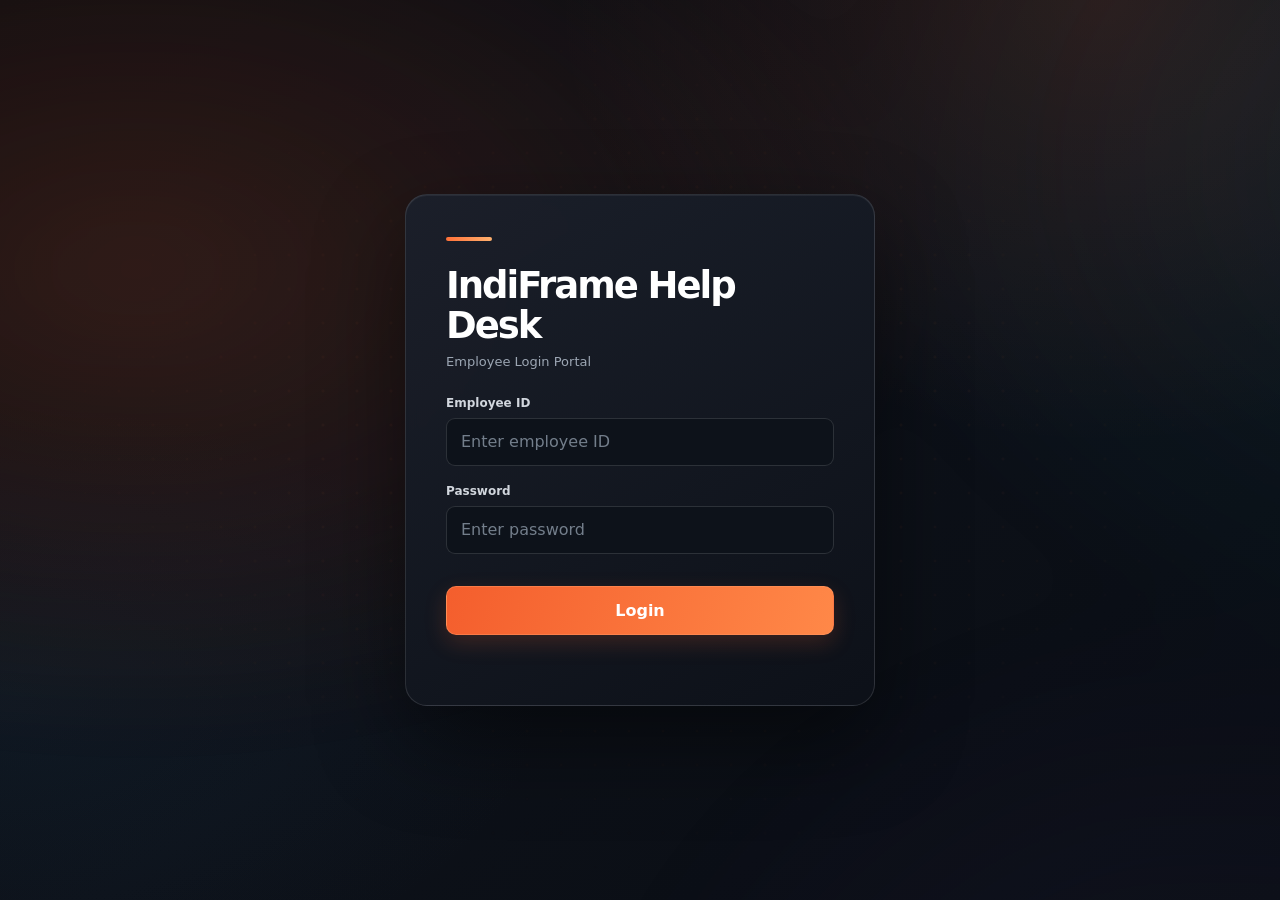
==== index.html @ 8efdb8ca "Enable uploaded MP4 background in Preview pages" ====
<!DOCTYPE html>
<html lang="en">
<head>
  <meta charset="UTF-8">
  <meta name="viewport" content="width=device-width, initial-scale=1.0">
  <link rel="icon" type="image/svg+xml" href="favicon.svg">
  <title>IndiFrame Help Desk</title>
  <style>
    :root {
      --navy: #173b70;
      --navy-2: #23509a;
      --bg: #eef4ff;
      --panel: #ffffff;
      --line: #dfe8f5;
      --text: #12233f;
      --muted: #64748b;
      --success: #1d9a5d;
      --danger: #c62828;
      --shadow: rgba(15, 23, 42, 0.12);
    }

    * { box-sizing: border-box; }

    body {
      margin: 0;
      min-height: 100vh;
      font-family: Arial, sans-serif;
      background: linear-gradient(135deg, #edf4ff 0%, #dfeaff 45%, #f8fbff 100%);
      display: flex;
      align-items: center;
      justify-content: center;
      padding: 24px;
      color: var(--text);
    }

    .login-shell {
      width: min(100%, 440px);
      background: rgba(255, 255, 255, 0.95);
      border: 1px solid rgba(147, 170, 210, 0.28);
      border-radius: 20px;
      padding: 28px 28px 22px;
      box-shadow: 0 20px 45px var(--shadow);
      backdrop-filter: blur(6px);
    }

    h1 {
      margin: 0 0 8px;
      color: var(--navy);
      font-size: clamp(2rem, 4vw, 2.7rem);
      line-height: 1.1;
      letter-spacing: -0.04em;
    }

    .subtitle {
      margin: 0 0 22px;
      color: var(--muted);
      font-size: 1.05rem;
    }

    .field {
      margin-bottom: 18px;
    }

    label {
      display: block;
      margin: 0 0 8px;
      font-size: 0.95rem;
      font-weight: 600;
      color: var(--text);
    }

    input {
      width: 100%;
      padding: 13px 14px;
      border: 1px solid var(--line);
      border-radius: 10px;
      font-size: 1rem;
      outline: none;
      transition: border-color .2s ease, box-shadow .2s ease;
      background: #fff;
      color: var(--text);
    }

    input:focus {
      border-color: var(--navy-2);
      box-shadow: 0 0 0 4px rgba(35, 80, 154, 0.12);
    }

    button {
      width: 100%;
      margin-top: 8px;
      border: none;
      border-radius: 10px;
      background: linear-gradient(135deg, var(--navy) 0%, var(--navy-2) 100%);
      color: white;
      padding: 14px 18px;
      font-size: 1.05rem;
      font-weight: 700;
      cursor: pointer;
      transition: transform .15s ease, opacity .2s ease, box-shadow .2s ease;
      box-shadow: 0 10px 20px rgba(23, 59, 112, 0.2);
    }

    button:hover { transform: translateY(-1px); }
    button:active { transform: translateY(0); }
    button:disabled {
      opacity: 0.72;
      cursor: wait;
      transform: none;
    }

    .message {
      min-height: 22px;
      margin-top: 16px;
      font-size: 0.96rem;
      font-weight: 600;
      text-align: left;
      color: var(--danger);
    }

    .message.success {
      color: var(--success);
    }

    .helper {
      margin-top: 18px;
      color: var(--muted);
      font-size: 0.82rem;
      line-height: 1.5;
    }

    .helper strong { color: var(--navy); }

    /* GenZ reference theme — matching the employee dashboard */
    body{font-family:Inter,"Space Grotesk",-apple-system,BlinkMacSystemFont,"Segoe UI",sans-serif;background:#f6f5f1;color:#24233b}
    :root{--navy:#29245f;--navy-2:#635bdb;--bg:#f6f5f1;--panel:#fff;--line:#e9e7ef;--text:#24233b;--muted:#77758d;--success:#23866a;--danger:#c65362;--shadow:rgba(39,34,91,.10)}
    .login-shell{width:min(100%,460px);border:1px solid #eae8f0;border-radius:22px;padding:34px 32px 28px;box-shadow:0 18px 50px rgba(39,34,91,.09);background:#fff}
    h1{color:#29245f;letter-spacing:-.055em}
    .subtitle{color:#77758d}
    input{border-radius:11px;border-color:#e3e1eb}
    input:focus{border-color:#8e87ee;box-shadow:0 0 0 3px rgba(99,91,219,.12)}
    button{border-radius:11px;background:#635bdb;box-shadow:0 7px 16px rgba(99,91,219,.18)}
    button:hover{background:#5149c5}
    .helper strong{color:#635bdb}

    /* Critical first-paint brand palette: prevents the old theme flashing before shared CSS loads. */
    body{background:linear-gradient(135deg,#172b3a 0%,#1c4650 46%,#238f86 100%)!important;color:#293941}
    .login-shell{width:min(100%,470px);border:1px solid rgba(255,255,255,.72);border-radius:20px;padding:42px 40px 34px;background:rgba(255,255,255,.97);box-shadow:0 28px 75px rgba(7,24,35,.28)}
    h1{color:#1d3441}.subtitle{color:#74848a}
    input{height:47px;border:1px solid #dce6e6;border-radius:9px;background:#f8fbfb}
    button{height:48px;border-radius:9px;background:linear-gradient(100deg,#1c827d,#25a99b);box-shadow:0 9px 18px rgba(31,151,139,.22)}
    @media(max-width:520px){.login-shell{padding:32px 24px 26px}}
  </style>
  <link rel="stylesheet" href="portal-theme.css?v=cinematic-orange-20261104">
</head>
<body> <main class="login-shell">
    <h1>IndiFrame Help Desk</h1>
    <p class="subtitle">Employee Login Portal</p>

    <form id="loginForm" novalidate>
      <div class="field">
        <label for="employeeId">Employee ID</label>
        <input id="employeeId" name="employeeId" autocomplete="username" placeholder="Enter employee ID" required>
      </div>

      <div class="field">
        <label for="password">Password</label>
        <input id="password" name="password" type="password" autocomplete="current-password" placeholder="Enter password" required>
      </div>

      <button id="loginButton" type="submit">Login</button>
      <div id="message" class="message" role="status" aria-live="polite"></div>
    </form>

  </main>

  <script src="api.js"></script>
  <script>
    const API = window.IndiFrameAPI.API_BASE;
    const showMessage = (text, type = 'error') => {
      const message = document.getElementById('message');
      message.textContent = text;
      message.className = 'message ' + (type === 'success' ? 'success' : '');
    };

    document.getElementById('loginForm').addEventListener('submit', async (event) => {
      event.preventDefault();

      const employeeId = document.getElementById('employeeId').value.trim();
      const password = document.getElementById('password').value;
      const button = document.getElementById('loginButton');

      if (!employeeId || !password) {
        showMessage('Please enter both Employee ID and password.');
        return;
      }

      button.disabled = true;
      showMessage('Logging in...');

      try {
        const response = await fetch(API + '/api/login', {
          method: 'POST',
          headers: { 'Content-Type': 'application/json' },
          body: JSON.stringify({ employeeId, password })
        });

        let data = {};
        try { data = await response.json(); } catch {}

        if (!response.ok) {
          throw new Error(data.error || 'Invalid Employee ID or password');
        }

        if (!data.token) {
          throw new Error('Login response mein token nahi mila.');
        }

        sessionStorage.setItem('indiframe_token', data.token);

        const shouldForcePasswordChange = data.mustChangePassword === true;

        if (shouldForcePasswordChange) {
          sessionStorage.setItem('forcePasswordChange', 'true');
          showMessage('Default password detected. Redirecting to password change...', 'success');
          setTimeout(() => window.location.href = 'change-password.html', 500);
          return;
        }

        sessionStorage.setItem('forcePasswordChange', 'false');
        showMessage('Login successful! Opening dashboard...', 'success');
        setTimeout(() => window.location.href = 'dashboard.html', 500);
      } catch (error) {
        const text = error.message === 'Failed to fetch'
          ? 'Server se connect nahi ho raha. API settings check karein.'
          : error.message;
        showMessage(text);
      } finally {
        button.disabled = false;
      }
    });
  </script>

<script src="portal-background.js?v=20261104"></script>
</body>
</html>
---- portal-theme.css ----
/* IndiFrame Help Desk — cinematic operations design system
   Visual-only layer. Existing page structure, IDs, forms, data and API behavior remain unchanged. */
:root{
 --if-bg:#090b10;--if-bg-2:#10141d;--if-surface:rgba(20,24,33,.92);--if-surface-2:#171c26;
 --if-line:rgba(255,255,255,.09);--if-line-hot:rgba(255,126,55,.38);
 --if-text:#f4f2ef;--if-muted:#a3a8b2;--if-dim:#747c88;
 --if-accent:#ff7138;--if-accent-2:#ff9a53;--if-accent-soft:rgba(255,113,56,.13);
 --if-green:#63d6ad;--if-red:#ff7474;--if-shadow:0 18px 48px rgba(0,0,0,.28);
 --if-radius:16px;--if-ease:cubic-bezier(.2,.75,.25,1);
}
*{box-sizing:border-box}
html{min-height:100%;background:var(--if-bg);scroll-behavior:smooth}
body{
 margin:0;min-height:100vh;color:var(--if-text)!important;
 background:radial-gradient(ellipse at 86% 0%,rgba(255,112,55,.13),transparent 34rem),
 radial-gradient(ellipse at 0% 78%,rgba(35,91,125,.12),transparent 34rem),
 linear-gradient(145deg,#090b10 0%,#0d1119 54%,#090d13 100%)!important;
 font-family:Inter,ui-sans-serif,system-ui,-apple-system,"Segoe UI",sans-serif;
 -webkit-font-smoothing:antialiased;
}
body::before{content:"";position:fixed;inset:0;z-index:0;pointer-events:none;opacity:.18;
 background-image:linear-gradient(rgba(255,255,255,.025) 1px,transparent 1px),linear-gradient(90deg,rgba(255,255,255,.025) 1px,transparent 1px);
 background-size:54px 54px;mask-image:linear-gradient(to bottom,black,transparent 82%)}
body>:not(script):not(style){position:relative;z-index:1}
::selection{background:rgba(255,113,56,.35);color:#fff}
a{color:var(--if-accent-2);text-decoration:none;transition:color .22s var(--if-ease)}
a:hover{color:#ffc19d}
h1,h2,h3,h4{color:var(--if-text)!important;letter-spacing:-.035em}
h1{font-weight:720}
h2{font-weight:650}
p,.muted,.note,.empty,.subtitle{color:var(--if-muted)!important}
.topbar{
 min-height:70px;padding:12px 30px!important;display:flex;align-items:center;justify-content:space-between;gap:18px;
 background:rgba(10,13,19,.88)!important;border:0!important;border-bottom:1px solid var(--if-line)!important;
 box-shadow:0 8px 30px rgba(0,0,0,.18)!important;backdrop-filter:blur(22px) saturate(140%);
}
.topbar .brand{font-size:16px;font-weight:760;letter-spacing:-.035em;color:#fff!important}
.topbar .brand::first-letter{color:var(--if-accent)}
.topbar .subtitle{font-size:11px;letter-spacing:.075em;text-transform:uppercase;color:#929aa6!important;margin-top:3px}
.topright{display:flex;align-items:center;gap:9px}
.topbar .logout-btn,.topbar .badge{
 display:inline-flex;align-items:center;justify-content:center;min-height:36px;padding:8px 13px;
 border:1px solid var(--if-line)!important;border-radius:9px;background:rgba(255,255,255,.045)!important;
 color:#e9edf2!important;font-size:12px;font-weight:600;transition:all .22s var(--if-ease)
}
.topbar .logout-btn:hover{border-color:var(--if-line-hot)!important;background:var(--if-accent-soft)!important;transform:translateY(-1px)}
.wrap{width:min(100% - 56px,1480px)!important;max-width:1480px!important;margin:0 auto!important;padding:30px 0 48px!important;color:var(--if-text)!important}
.head{display:flex;align-items:flex-end;justify-content:space-between;gap:18px;margin:0 0 24px!important;padding:0!important}
.head h1{font-size:clamp(27px,3vw,38px)!important;line-height:1.08;margin:0 0 7px!important}
.head .muted{font-size:13px}
.profile{font-size:12px;color:#c0c6cf!important}
.card,.section.card,.break-card,.stat-card,.admin-module-card,.admin-detail-bar,.project-toolbar,.project-form,.sa-grid>.card{
 color:var(--if-text)!important;background:linear-gradient(145deg,rgba(25,30,41,.94),rgba(16,20,29,.96))!important;
 border:1px solid var(--if-line)!important;border-radius:var(--if-radius)!important;
 box-shadow:var(--if-shadow),inset 0 1px 0 rgba(255,255,255,.035)!important;
 backdrop-filter:blur(16px);transition:border-color .25s var(--if-ease),transform .25s var(--if-ease),box-shadow .25s var(--if-ease)
}
.card:hover,.stat-card:hover,.break-card:hover,.admin-module-card:hover{border-color:rgba(255,135,79,.22)!important}
.section.card,.card{padding:22px!important}
.card h2,.section h2,.break-card h2{font-size:16px!important;margin-top:0}
.stat-card{padding:19px!important}
.stat-card .value,.card .value,.break-time,.project-code{color:var(--if-accent-2)!important}
.stat-card small,.card small{color:var(--if-muted)!important}
button,.primary-btn,.secondary-btn,.sa-btn,.sa-small,.break-btn,.export-report{
 font:inherit;cursor:pointer;transition:transform .2s var(--if-ease),background .2s var(--if-ease),border-color .2s var(--if-ease),box-shadow .2s var(--if-ease)
}
button:active,.primary-btn:active,.secondary-btn:active,.sa-btn:active,.break-btn:active{transform:scale(.98)}
.primary-btn,.sa-btn,.break-btn,.login-shell button[type=submit],.panel button[type=submit]{
 border:1px solid rgba(255,151,101,.45)!important;border-radius:10px!important;
 background:linear-gradient(110deg,#f45e2d,#ff8848)!important;color:#fff!important;
 font-weight:700!important;box-shadow:0 8px 22px rgba(255,103,49,.18)!important
}
.primary-btn:hover,.sa-btn:hover,.break-btn:hover,.login-shell button[type=submit]:hover,.panel button[type=submit]:hover{
 background:linear-gradient(110deg,#ff7138,#ffa05d)!important;box-shadow:0 11px 28px rgba(255,103,49,.28)!important;transform:translateY(-2px)
}
.secondary-btn,.sa-small,.export-report{
 border:1px solid var(--if-line)!important;border-radius:9px!important;background:rgba(255,255,255,.055)!important;color:#e9edf2!important
}
.secondary-btn:hover,.sa-small:hover,.export-report:hover{border-color:var(--if-line-hot)!important;background:var(--if-accent-soft)!important}
input,select,textarea,.cp-toolbar input,.cp-toolbar select{
 color:#f4f2ef!important;background:#0d121a!important;border:1px solid rgba(255,255,255,.13)!important;
 border-radius:9px!important;font:inherit;transition:border-color .2s,box-shadow .2s,background .2s
}
input,select{min-height:41px;padding:9px 12px}
textarea{padding:11px 12px}
input::placeholder,textarea::placeholder{color:#737e8b!important}
input:focus,select:focus,textarea:focus{outline:0!important;border-color:rgba(255,126,67,.75)!important;box-shadow:0 0 0 3px rgba(255,113,56,.13)!important;background:#111722!important}
label{color:#d5d9df!important}
table{border-collapse:separate!important;border-spacing:0!important;color:#e8ebef!important}
th{background:rgba(255,255,255,.055)!important;color:#b9c1cb!important;font-size:10px!important;letter-spacing:.09em;text-transform:uppercase}
td,th{border-bottom:1px solid rgba(255,255,255,.075)!important}
td{color:#dce1e7!important}
.project-table-wrap,.sa-table-wrap,.cp-table-wrap{border:1px solid var(--if-line)!important;border-radius:12px!important;overflow:auto}
.project-table th,.sa-table th{background:rgba(255,255,255,.055)!important;color:#b9c1cb!important}
.project-table td,.sa-table td{color:#dce1e7!important}
.project-status,.status,.break-message{color:#c6d0d8}
.status.error,.sa-msg.error,.project-message.error,.break-message.error{color:var(--if-red)!important}
.project-status{background:rgba(99,214,173,.12)!important;color:var(--if-green)!important}
.break-time{font-size:38px!important;font-variant-numeric:tabular-nums;letter-spacing:-.05em}
.break-grid{gap:18px!important}
.break-controls{gap:9px}
.break-btn{padding:10px 15px}
.footer{color:#78818d!important;font-size:11px;text-align:center;padding:24px 0 0}
.cp-grid{gap:14px!important}
.cp-card{background:linear-gradient(145deg,rgba(29,35,47,.94),rgba(16,20,29,.96))!important;border:1px solid var(--if-line)!important;border-radius:14px!important;padding:19px!important;transition:transform .25s var(--if-ease),border-color .25s}
.cp-card:hover{transform:translateY(-3px);border-color:var(--if-line-hot)!important}
.cp-card small,.cp-muted{color:var(--if-muted)!important}
.cp-card strong{color:var(--if-accent-2)!important;font-variant-numeric:tabular-nums}
.cp-table th,.cp-table td{border-bottom:1px solid var(--if-line)!important}
.cp-status{color:var(--if-muted)!important}
.project-layout{gap:18px!important}
.project-layout>.card{padding:22px!important}
.project-form{box-shadow:none!important;background:transparent!important;border:0!important;padding:0!important}
.project-form label,.sa-form label,.cp-toolbar label{display:grid;gap:7px;font-size:12px;font-weight:600;color:#cbd1d9!important}
.project-form .two{gap:12px}
.sa-grid{gap:18px!important}
.sa-form{gap:14px!important}
.sa-table th,.sa-table td{padding:13px!important}
.sa-msg,.project-message{color:var(--if-muted)!important}
.nav{scrollbar-width:thin;scrollbar-color:#39404b transparent}
body:not(.admin-mode):has(#view-overview) .topbar{height:70px;padding:0 26px!important;position:sticky;top:0;z-index:30}
body:not(.admin-mode):has(#view-overview) .wrap{width:100%!important;max-width:none!important;min-height:calc(100vh - 70px);margin:0!important;padding:0 32px 42px 270px!important;display:block;position:relative}
body:not(.admin-mode):has(#view-overview) .nav{position:fixed;z-index:20;left:0;top:70px;bottom:0;width:238px;min-height:0;margin:0;padding:22px 13px;display:flex;flex-direction:column;align-items:stretch;gap:6px;overflow-y:auto;background:rgba(12,16,23,.96)!important;border:0!important;border-right:1px solid var(--if-line)!important;border-radius:0!important;box-shadow:12px 0 32px rgba(0,0,0,.15)!important;backdrop-filter:blur(20px)}
body:not(.admin-mode):has(#view-overview) .nav button,body:not(.admin-mode):has(#view-overview) .nav .nav-link{
 display:flex;align-items:center;gap:12px;width:100%;min-height:44px;padding:11px 13px;border:1px solid transparent;border-radius:10px;
 background:transparent;color:#aeb7c2;font-size:12px;font-weight:560;text-align:left;text-decoration:none;transition:all .22s var(--if-ease)
}
body:not(.admin-mode):has(#view-overview) .nav button:hover,body:not(.admin-mode):has(#view-overview) .nav .nav-link:hover{background:rgba(255,255,255,.055);color:#fff;transform:translateX(2px)}
body:not(.admin-mode):has(#view-overview) .nav button.active{background:linear-gradient(100deg,rgba(255,113,56,.19),rgba(255,113,56,.07))!important;border-color:rgba(255,137,82,.22)!important;color:#ffad80!important;box-shadow:inset 3px 0 #ff7138}
body:not(.admin-mode):has(#view-overview) .head{margin:0!important;padding:30px 0 22px!important}
body:not(.admin-mode):has(#view-overview) .head h1{font-size:30px!important}
body:not(.admin-mode):has(#view-overview) .tab-panel>.grid{gap:15px}
body:not(.admin-mode):has(#view-overview) .stat-card{border-radius:15px!important;padding:19px!important}
body:not(.admin-mode):has(#view-overview) .section.card{padding:22px!important;border-radius:15px!important;margin-top:17px}
body:not(.admin-mode):has(#view-overview) .alert{border-radius:11px}
.admin-detail-bar{border-radius:12px!important}
.admin-module-card{cursor:pointer}
.admin-module-card:hover{transform:translateY(-4px);box-shadow:0 22px 45px rgba(0,0,0,.32),0 0 0 1px rgba(255,125,65,.1)!important}
body.admin-mode.admin-detail-mode #view-admin>.section.card:first-child,body.admin-mode.admin-detail-mode #view-admin>.admin-kpi-grid,body.admin-mode.admin-detail-mode #view-admin #adminHome{display:none!important}
body.admin-mode.admin-detail-mode #view-admin .admin-report-grid{display:block!important;margin-top:12px}
body.admin-mode.admin-detail-mode #view-admin .admin-report-grid>.section.card{display:none!important}
body.admin-mode.admin-detail-mode #view-admin .admin-report-grid>.section.card.is-current{display:block!important;min-height:calc(100vh - 180px)}
body.admin-mode.admin-detail-mode #view-admin .admin-detail-bar{position:sticky;top:78px;z-index:10}
body:has(.login-shell),body:has(.panel){display:grid;place-items:center;padding:26px!important;min-height:100vh}
body:has(.login-shell)::before,body:has(.panel)::before{opacity:.35;background-image:radial-gradient(circle at 50% 50%,rgba(255,126,67,.2) 0 1px,transparent 2px);background-size:34px 34px;mask-image:radial-gradient(ellipse at center,black,transparent 72%)}
.login-shell,.panel{
 width:min(100%,470px)!important;padding:42px 40px 36px!important;border-radius:22px!important;
 background:linear-gradient(150deg,rgba(27,32,43,.97),rgba(13,17,25,.98))!important;
 border:1px solid rgba(255,255,255,.12)!important;box-shadow:0 35px 90px rgba(0,0,0,.48),inset 0 1px 0 rgba(255,255,255,.06)!important;
}
.login-shell::before{content:"";display:block;width:46px;height:4px;margin:0 0 25px;border-radius:9px;background:linear-gradient(90deg,var(--if-accent),#ffb16f)}
.login-shell h1,.panel h2{font-size:clamp(29px,4vw,37px)!important;line-height:1.08;color:#fff!important;letter-spacing:-.055em}
.login-shell .subtitle,.panel .subtitle{font-size:13px;color:#9ca6b3!important;margin:8px 0 27px}
.login-shell label,.panel label{font-size:12px;font-weight:650;color:#d1d6dd!important}
.login-shell input,.panel input{height:48px;padding:12px 14px}
.login-shell button[type=submit],.panel button[type=submit]{width:100%;height:49px;margin-top:14px}
.login-shell .message,.panel .status{min-height:20px;margin-top:14px;font-size:12px}
body:has(.login-shell) .login-shell{animation:ifLoginIn .75s var(--if-ease) both}
@keyframes ifLoginIn{from{opacity:0;transform:translateY(18px) scale(.985);filter:blur(5px)}to{opacity:1;transform:none;filter:none}}
/* Motion system: restrained entrance, hover lift and tab/content transitions. */
@keyframes ifRise{from{opacity:0;transform:translateY(13px)}to{opacity:1;transform:translateY(0)}}
.wrap>.head,.wrap>.card,.wrap>.section,.wrap>.break-grid,.wrap>.project-layout,.wrap>.sa-grid{animation:ifRise .55s var(--if-ease) both}
.wrap>.card:nth-of-type(2),.wrap>.section:nth-of-type(2){animation-delay:.07s}
.wrap>.card:nth-of-type(3),.wrap>.section:nth-of-type(3){animation-delay:.13s}
.tab-panel{animation:ifRise .32s var(--if-ease) both}
button:focus-visible,a:focus-visible{outline:2px solid var(--if-accent-2)!important;outline-offset:3px}
[hidden]{display:none!important}
@media(max-width:1000px){
 body:not(.admin-mode):has(#view-overview) .wrap{padding-left:226px!important;padding-right:22px!important}
 body:not(.admin-mode):has(#view-overview) .nav{width:202px}
 .wrap{width:min(100% - 40px,1480px)!important}
}
@media(max-width:680px){
 .topbar{padding:11px 15px!important;min-height:62px;flex-wrap:wrap}
 .topbar .brand{font-size:14px}
 .wrap{width:calc(100% - 28px)!important;padding:20px 0 32px!important}
 .head{align-items:flex-start;flex-direction:column;gap:8px}
 .head h1{font-size:27px!important}
 .card,.section.card,.break-card{padding:16px!important;border-radius:13px!important}
 body:not(.admin-mode):has(#view-overview) .topbar{height:auto;min-height:62px;padding:10px 14px!important}
 body:not(.admin-mode):has(#view-overview) .wrap{padding:0 14px 28px!important;width:100%!important}
 body:not(.admin-mode):has(#view-overview) .nav{position:relative;top:auto;left:auto;bottom:auto;width:auto;min-height:0;margin:0 -14px;padding:9px 12px;flex-direction:row;overflow-x:auto;overflow-y:hidden;border-right:0!important;border-bottom:1px solid var(--if-line)!important}
 body:not(.admin-mode):has(#view-overview) .nav button,body:not(.admin-mode):has(#view-overview) .nav .nav-link{width:auto;min-width:max-content;min-height:38px;padding:8px 11px}
 body:not(.admin-mode):has(#view-overview) .head{padding:22px 0 16px!important}
 body:has(.project-layout) .wrap,body:has(.break-grid) .wrap,body:has(.sa-grid) .wrap{padding:18px 14px 28px!important}
 body:has(.login-shell),body:has(.panel){padding:15px!important}
 .login-shell,.panel{padding:31px 23px 27px!important;border-radius:18px!important}
 .cp-grid{grid-template-columns:repeat(2,minmax(0,1fr))!important}
 .cp-toolbar{align-items:stretch}
 .cp-toolbar label{min-width:130px}
}
@media(max-width:420px){.cp-grid{grid-template-columns:1fr 1fr!important}.topright{gap:5px}.topbar .logout-btn{padding:7px 9px}}
@media(prefers-reduced-motion:reduce){
 *,*::before,*::after{scroll-behavior:auto!important;animation-duration:.01ms!important;animation-iteration-count:1!important;transition-duration:.01ms!important}
}

/* 2026-11-04 layout correction + animated ambient canvas (Preview only). */
/* Keep the admin rail in the grid flow so it can never cover the page content. */
body.admin-mode{min-width:320px;overflow-x:hidden;isolation:isolate;background:#090c12!important}
body.admin-mode .wrap{
  display:grid!important;
  grid-template-columns:220px minmax(0,1fr)!important;
  column-gap:28px!important;row-gap:18px!important;
  width:100%!important;max-width:none!important;
  margin:0!important;padding:30px clamp(20px,3vw,46px) 54px!important;
  box-sizing:border-box!important;align-items:start!important;
}
body.admin-mode .wrap>.head,
body.admin-mode .wrap>#globalStatus,
body.admin-mode .wrap>#view-admin,
body.admin-mode .wrap>.footer{grid-column:2!important;min-width:0!important;width:100%!important}
body.admin-mode .wrap>.head{grid-row:1!important;margin:0 0 2px!important;padding:0!important}
body.admin-mode .wrap>.nav{
  grid-column:1!important;grid-row:1 / span 30!important;
  position:sticky!important;top:84px!important;left:auto!important;bottom:auto!important;
  width:100%!important;min-width:0!important;height:max-content!important;
  min-height:calc(100vh - 112px)!important;margin:0!important;padding:16px 12px!important;
  display:flex!important;flex-direction:column!important;align-items:stretch!important;
  overflow:visible!important;border:1px solid rgba(255,255,255,.08)!important;
  border-radius:16px!important;background:rgba(16,23,32,.88)!important;
  box-shadow:0 18px 48px rgba(0,0,0,.22)!important;
}
body.admin-mode .wrap>.nav button,
body.admin-mode .wrap>.nav .nav-link{width:100%!important;min-width:0!important;justify-content:flex-start!important}
body.admin-mode #view-admin{min-width:0!important;overflow:visible!important}
body.admin-mode #view-admin .admin-kpi-grid{grid-template-columns:repeat(4,minmax(0,1fr))!important}
body.admin-mode #view-admin .admin-report-grid{grid-template-columns:minmax(0,1fr)!important}
body.admin-mode #view-admin .section.card,
body.admin-mode #view-admin .admin-detail-bar,
body.admin-mode #view-admin #adminHome{min-width:0!important}
body.admin-mode .topbar{position:sticky!important;top:0!important;z-index:50!important}
@media(max-width:980px){
 body.admin-mode .wrap{grid-template-columns:185px minmax(0,1fr)!important;column-gap:18px!important;padding:22px 20px 40px!important}
 body.admin-mode #view-admin .admin-kpi-grid{grid-template-columns:repeat(2,minmax(0,1fr))!important}
}
@media(max-width:680px){
 body.admin-mode .wrap{display:flex!important;flex-direction:column!important;gap:15px!important;padding:16px 14px 32px!important}
 body.admin-mode .wrap>.head,body.admin-mode .wrap>#globalStatus,body.admin-mode .wrap>#view-admin,body.admin-mode .wrap>.footer{width:100%!important}
 body.admin-mode .wrap>.nav{position:relative!important;top:auto!important;width:100%!important;min-height:0!important;height:auto!important;flex-direction:row!important;overflow-x:auto!important;padding:8px!important}
 body.admin-mode .wrap>.nav button,body.admin-mode .wrap>.nav .nav-link{width:auto!important;min-width:max-content!important}
 body.admin-mode #view-admin .admin-kpi-grid{grid-template-columns:repeat(2,minmax(0,1fr))!important}
}

/* Animated cinematic background: slow-moving light fields, not a static gradient. */
body{isolation:isolate;overflow-x:hidden}
body::after{
 content:"";position:fixed;inset:-24%;z-index:-1;pointer-events:none;
 background:
  radial-gradient(ellipse at 18% 28%,rgba(255,104,48,.20),transparent 28%),
  radial-gradient(ellipse at 78% 22%,rgba(30,119,139,.17),transparent 30%),
  radial-gradient(ellipse at 62% 82%,rgba(100,66,150,.14),transparent 32%);
 background-size:130% 130%;
 filter:blur(32px);opacity:.8;
 animation:ifAmbientDrift 22s ease-in-out infinite alternate;
}
body::before{animation:ifGridDrift 34s linear infinite}
@keyframes ifAmbientDrift{
  0%{transform:translate3d(-2.5%,1%,0) scale(.98);background-position:0% 20%,100% 0%,45% 100%}
  50%{transform:translate3d(2%, -1.5%,0) scale(1.035);background-position:35% 55%,65% 30%,20% 65%}
  100%{transform:translate3d(-1%,2%,0) scale(1.015);background-position:70% 15%,10% 75%,90% 20%}
}
@keyframes ifGridDrift{from{background-position:0 0,0 0}to{background-position:54px 27px,27px 54px}}
body.admin-mode .wrap>.nav{backdrop-filter:blur(18px) saturate(135%)!important}
@media(prefers-reduced-motion:reduce){
 body::after,body::before{animation:none!important}
}
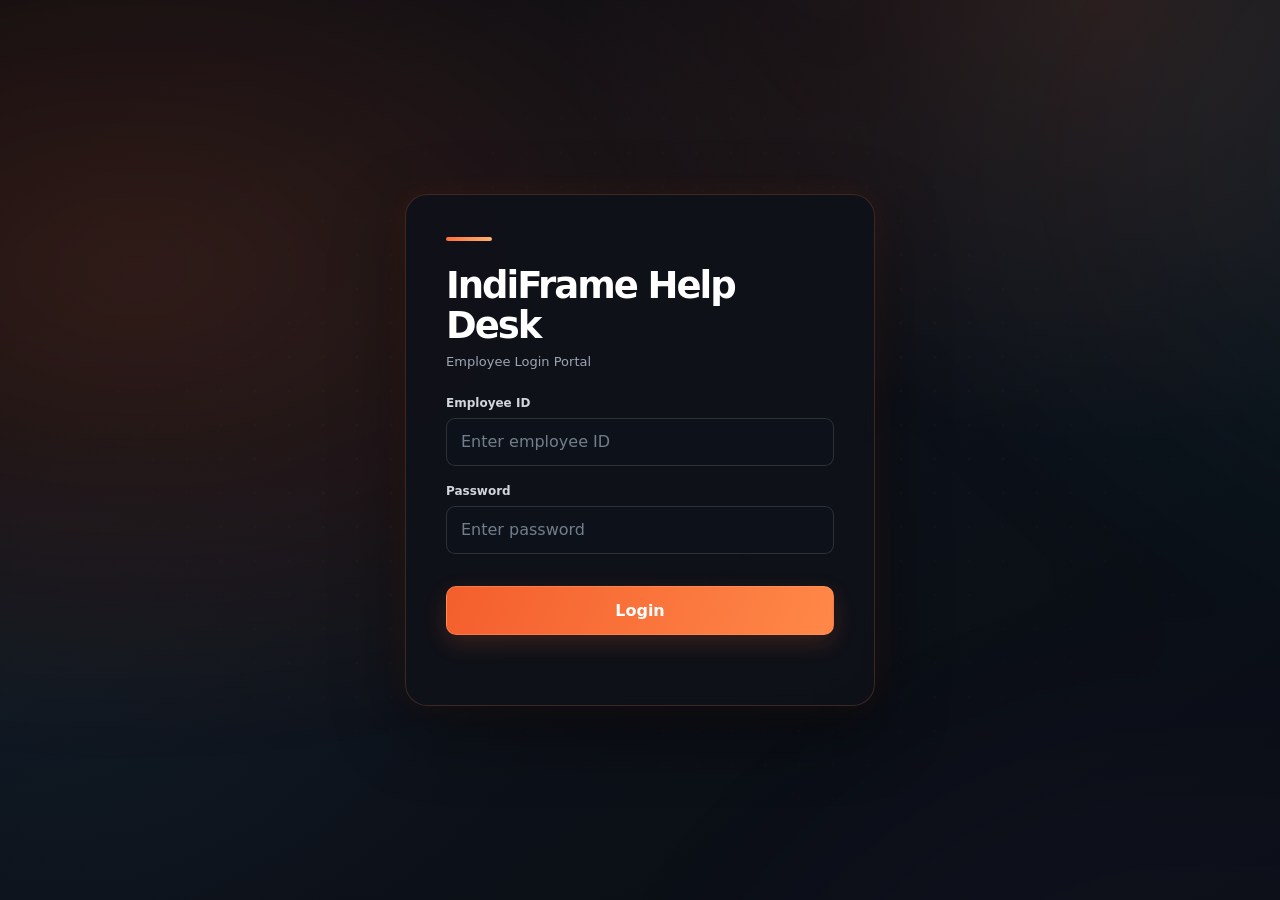
==== commit 3db92b6b: "Apply interactive motion system to Preview interface" ====
--- a/index.html
+++ b/index.html
@@ -241,6 +241,6 @@
     });
   </script>
 
-<script src="portal-background.js?v=20261104"></script>
+<script src="portal-interactions.js?v=motion-20261105"></script>
 </body>
 </html>
--- a/portal-theme.css
+++ b/portal-theme.css
@@ -264,3 +264,75 @@
 @media(prefers-reduced-motion:reduce){
  body::after,body::before{animation:none!important}
 }
+
+
+/* Reference-inspired interaction system: warm circuitry, orange energy and tactile UI. */
+:root{
+ --if-glow:rgba(255,116,54,.22);
+ --if-glow-strong:rgba(255,126,62,.42);
+ --if-motion:cubic-bezier(.18,.72,.22,1);
+}
+.card,.section.card,.break-card,.stat-card,.admin-module-card,.cp-card,.project-card,
+.sa-card,.admin-detail-bar,.metric-card{
+ position:relative;isolation:isolate;overflow:hidden;
+ transition:transform .28s var(--if-motion),border-color .28s var(--if-motion),box-shadow .28s var(--if-motion),background-color .28s var(--if-motion)!important;
+}
+.card::before,.section.card::before,.break-card::before,.stat-card::before,.admin-module-card::before,
+.cp-card::before,.project-card::before,.sa-card::before,.admin-detail-bar::before,.metric-card::before{
+ content:"";position:absolute;inset:0;z-index:-1;pointer-events:none;opacity:0;
+ background:radial-gradient(360px circle at var(--if-pointer-x,50%) var(--if-pointer-y,50%),rgba(255,124,62,.15),transparent 62%);
+ transition:opacity .28s var(--if-motion);
+}
+.card::after,.section.card::after,.break-card::after,.stat-card::after,.admin-module-card::after,
+.cp-card::after,.project-card::after,.sa-card::after,.metric-card::after{
+ content:"";position:absolute;left:-65%;top:0;width:42%;height:1px;pointer-events:none;
+ background:linear-gradient(90deg,transparent,rgba(255,166,112,.95),transparent);
+ opacity:0;transition:opacity .2s ease;
+}
+.card:hover,.section.card:hover,.break-card:hover,.stat-card:hover,.admin-module-card:hover,
+.cp-card:hover,.project-card:hover,.sa-card:hover,.metric-card:hover{
+ transform:translateY(-4px);border-color:rgba(255,133,75,.48)!important;
+ box-shadow:0 16px 42px rgba(0,0,0,.28),0 0 24px rgba(255,112,55,.08)!important;
+}
+.card:hover::before,.section.card:hover::before,.break-card:hover::before,.stat-card:hover::before,
+.admin-module-card:hover::before,.cp-card:hover::before,.project-card:hover::before,
+.sa-card:hover::before,.metric-card:hover::before{opacity:1}
+.card:hover::after,.section.card:hover::after,.break-card:hover::after,.stat-card:hover::after,
+.admin-module-card:hover::after,.cp-card:hover::after,.project-card:hover::after,
+.sa-card:hover::after,.metric-card:hover::after{opacity:1;animation:if-energy-sweep 1.15s var(--if-motion) both}
+@keyframes if-energy-sweep{from{left:-65%}to{left:130%}}
+button,.btn,.primary-btn,.break-btn,.sa-btn,.nav-link,.nav button,.logout-btn{
+ position:relative;overflow:hidden;
+ transition:transform .2s var(--if-motion),box-shadow .2s var(--if-motion),border-color .2s var(--if-motion),background-color .2s var(--if-motion)!important;
+}
+button:not(:disabled):hover,.btn:not(:disabled):hover,.primary-btn:not(:disabled):hover,
+.break-btn:not(:disabled):hover,.sa-btn:not(:disabled):hover,.nav-link:hover,.nav button:hover{
+ transform:translateY(-2px);box-shadow:0 7px 22px rgba(255,113,56,.17),0 0 0 1px rgba(255,137,78,.2);
+}
+button:not(:disabled):active,.btn:not(:disabled):active,.primary-btn:not(:disabled):active,
+.break-btn:not(:disabled):active,.sa-btn:not(:disabled):active,.nav-link:active,.nav button:active{transform:translateY(0) scale(.985)}
+input,select,textarea{
+ transition:border-color .2s var(--if-motion),box-shadow .2s var(--if-motion),background-color .2s var(--if-motion)!important;
+}
+input:focus,select:focus,textarea:focus{
+ outline:none!important;border-color:rgba(255,133,75,.78)!important;
+ box-shadow:0 0 0 3px rgba(255,113,56,.13),0 0 20px rgba(255,113,56,.08)!important;
+}
+a:not(.nav-link){transition:color .2s ease,text-shadow .2s ease}
+a:not(.nav-link):hover{text-shadow:0 0 14px rgba(255,142,88,.38)}
+.if-reveal{opacity:0;transform:translateY(14px);transition:opacity .55s var(--if-motion),transform .55s var(--if-motion)}
+.if-reveal.if-visible{opacity:1;transform:translateY(0)}
+.if-circuit-mark{position:absolute;right:14px;top:14px;width:34px;height:34px;opacity:.22;pointer-events:none}
+.if-circuit-mark path,.if-circuit-mark circle{stroke:var(--if-accent-2);stroke-width:1.2;fill:none}
+.login-shell{
+ background:rgba(15,18,25,.94)!important;color:#f4f2ef!important;
+ border:1px solid rgba(255,132,75,.2)!important;
+ box-shadow:0 24px 70px rgba(0,0,0,.42),0 0 36px rgba(255,113,56,.09)!important;
+}
+.login-shell input:focus{border-color:rgba(255,133,75,.78)!important}
+@media(prefers-reduced-motion:reduce){
+ .if-reveal{opacity:1;transform:none;transition:none}
+ .card,.section.card,.break-card,.stat-card,.admin-module-card,.cp-card,.project-card,.sa-card,.metric-card,
+ button,.btn,.primary-btn,.break-btn,.sa-btn,.nav-link,.nav button{transition:none!important}
+ .card:hover,.section.card:hover,.break-card:hover,.stat-card:hover,.admin-module-card:hover,.cp-card:hover,.project-card:hover,.sa-card:hover,.metric-card:hover{transform:none}
+}
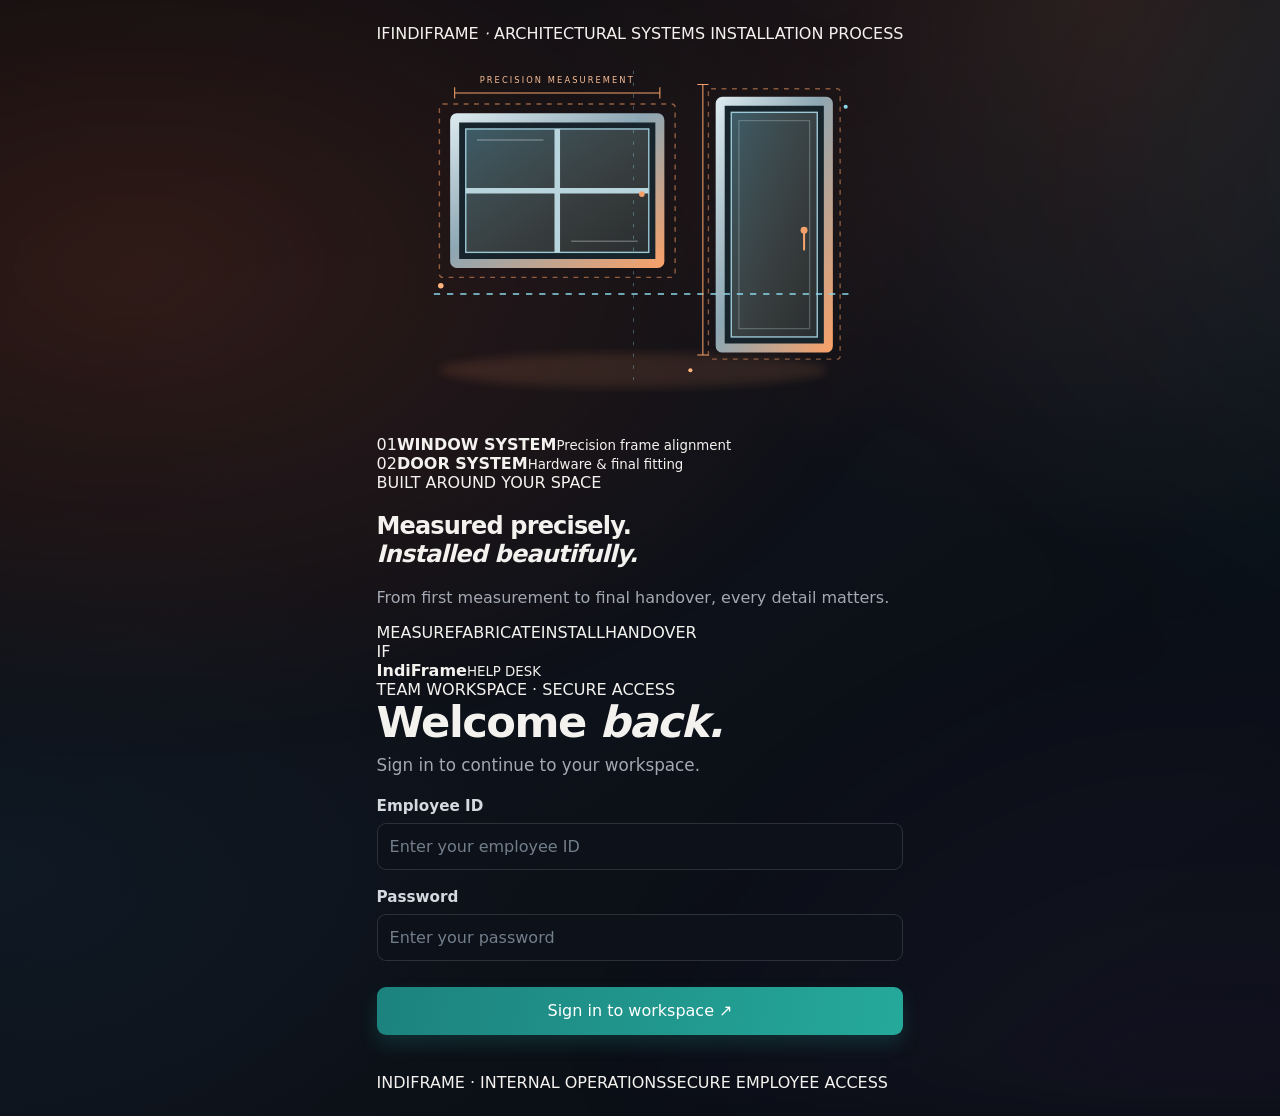
==== commit 92eab048: "Redesign Preview login with animated installation hero" ====
--- a/index.html
+++ b/index.html
@@ -153,25 +153,55 @@
   </style>
   <link rel="stylesheet" href="portal-theme.css?v=cinematic-orange-20261104">
 </head>
-<body> <main class="login-shell">
-    <h1>IndiFrame Help Desk</h1>
-    <p class="subtitle">Employee Login Portal</p>
-
-    <form id="loginForm" novalidate>
-      <div class="field">
-        <label for="employeeId">Employee ID</label>
-        <input id="employeeId" name="employeeId" autocomplete="username" placeholder="Enter employee ID" required>
+<body class="if-login-page">
+  <main class="if-login-layout">
+    <section class="if-login-visual" aria-label="IndiFrame window and door installation">
+      <div class="if-visual-top"><span class="if-brand-mark">IF</span><span>INDIFRAME <i>·</i> ARCHITECTURAL SYSTEMS</span><span class="if-live"><b></b> INSTALLATION PROCESS</span></div>
+      <div class="if-install-scene">
+        <div class="if-scene-grid"></div>
+        <svg class="if-install-svg" viewBox="0 0 760 560" role="img" aria-label="Animated window and door frame installation illustration">
+          <defs>
+            <linearGradient id="frameMetal" x1="0" x2="1" y1="0" y2="1"><stop stop-color="#d8e7ec"/><stop offset=".45" stop-color="#8da7b4"/><stop offset="1" stop-color="#f4a16b"/></linearGradient>
+            <linearGradient id="glassTone" x1="0" x2="1" y1="0" y2="1"><stop stop-color="#8ed4e8" stop-opacity=".32"/><stop offset="1" stop-color="#f7a06b" stop-opacity=".08"/></linearGradient>
+            <filter id="softGlow"><feGaussianBlur stdDeviation="7"/></filter>
+          </defs>
+          <ellipse cx="370" cy="472" rx="280" ry="25" fill="#f39a63" opacity=".12" filter="url(#softGlow)"/>
+          <g class="if-window-unit">
+            <rect x="90" y="88" width="340" height="250" rx="5" fill="none" stroke="#f59b66" stroke-width="2" stroke-dasharray="7 8" opacity=".55"/>
+            <rect class="if-frame-outer" x="112" y="108" width="296" height="210" rx="3" fill="#17242b" stroke="url(#frameMetal)" stroke-width="13"/>
+            <rect x="128" y="124" width="264" height="178" fill="url(#glassTone)" stroke="#9dc9d6" stroke-width="2"/>
+            <path d="M260 124V302M128 213H392" stroke="#b8d4dc" stroke-width="8"/>
+            <path d="M144 140L240 140M280 286L376 286" stroke="#fff" stroke-opacity=".28" stroke-width="2"/>
+            <circle cx="382" cy="218" r="4" fill="#f6a16b"/>
+          </g>
+          <g class="if-door-unit">
+            <rect x="478" y="66" width="190" height="390" rx="4" fill="none" stroke="#f59b66" stroke-width="2" stroke-dasharray="7 8" opacity=".5"/>
+            <rect class="if-door-frame" x="495" y="84" width="156" height="356" rx="3" fill="#17242b" stroke="url(#frameMetal)" stroke-width="13"/>
+            <rect x="511" y="100" width="124" height="324" fill="url(#glassTone)" stroke="#9dc9d6" stroke-width="2"/>
+            <path d="M522 112H624V412H522Z" fill="none" stroke="#c6d9dc" stroke-opacity=".28" stroke-width="2"/>
+            <circle cx="616" cy="270" r="5" fill="#f4a16b"/><path d="M616 270v28" stroke="#f4a16b" stroke-width="3" stroke-linecap="round"/>
+          </g>
+          <g class="if-install-beam"><path d="M82 362H682" stroke="#8bd7e9" stroke-width="2" stroke-dasharray="9 10"/><path d="M370 40V486" stroke="#8bd7e9" stroke-width="1" stroke-dasharray="5 12" opacity=".55"/></g>
+          <g class="if-measure"><path d="M112 72H408M112 64V80M408 64V80M470 60V450M462 60H478M462 450H478" fill="none" stroke="#f4a16b" stroke-width="1.5"/><text x="260" y="58" fill="#f7bd96" font-size="12" text-anchor="middle" letter-spacing="3">PRECISION MEASUREMENT</text></g>
+          <g class="if-spark"><circle cx="92" cy="350" r="4" fill="#ffb47f"/><circle cx="676" cy="92" r="3" fill="#8bd7e9"/><circle cx="452" cy="472" r="3" fill="#ffb47f"/></g>
+        </svg>
+        <div class="if-install-label if-label-window"><span>01</span><b>WINDOW SYSTEM</b><small>Precision frame alignment</small></div>
+        <div class="if-install-label if-label-door"><span>02</span><b>DOOR SYSTEM</b><small>Hardware &amp; final fitting</small></div>
+        <div class="if-install-caption"><span>BUILT AROUND YOUR SPACE</span><h2>Measured precisely.<br><em>Installed beautifully.</em></h2><p>From first measurement to final handover, every detail matters.</p><div class="if-process-track"><i></i><i></i><i></i><i></i><span>MEASURE</span><span>FABRICATE</span><span>INSTALL</span><span>HANDOVER</span></div></div>
       </div>
-
-      <div class="field">
-        <label for="password">Password</label>
-        <input id="password" name="password" type="password" autocomplete="current-password" placeholder="Enter password" required>
+    </section>
+    <section class="if-login-panel">
+      <div class="if-login-brand"><span class="if-brand-mark">IF</span><div><b>IndiFrame</b><small>HELP DESK</small></div></div>
+      <div class="if-login-content"><span class="if-eyebrow">TEAM WORKSPACE · SECURE ACCESS</span><h1>Welcome <em>back.</em></h1><p class="subtitle">Sign in to continue to your workspace.</p>
+        <form id="loginForm" novalidate>
+          <div class="field"><label for="employeeId">Employee ID</label><input id="employeeId" name="employeeId" autocomplete="username" placeholder="Enter your employee ID" required></div>
+          <div class="field"><label for="password">Password</label><input id="password" name="password" type="password" autocomplete="current-password" placeholder="Enter your password" required></div>
+          <button id="loginButton" type="submit">Sign in to workspace <span>↗</span></button>
+          <div id="message" class="message" role="status" aria-live="polite"></div>
+        </form>
       </div>
-
-      <button id="loginButton" type="submit">Login</button>
-      <div id="message" class="message" role="status" aria-live="polite"></div>
-    </form>
-
+      <div class="if-login-footer"><span>INDIFRAME · INTERNAL OPERATIONS</span><span>SECURE EMPLOYEE ACCESS</span></div>
+    </section>
   </main>
 
   <script src="api.js"></script>
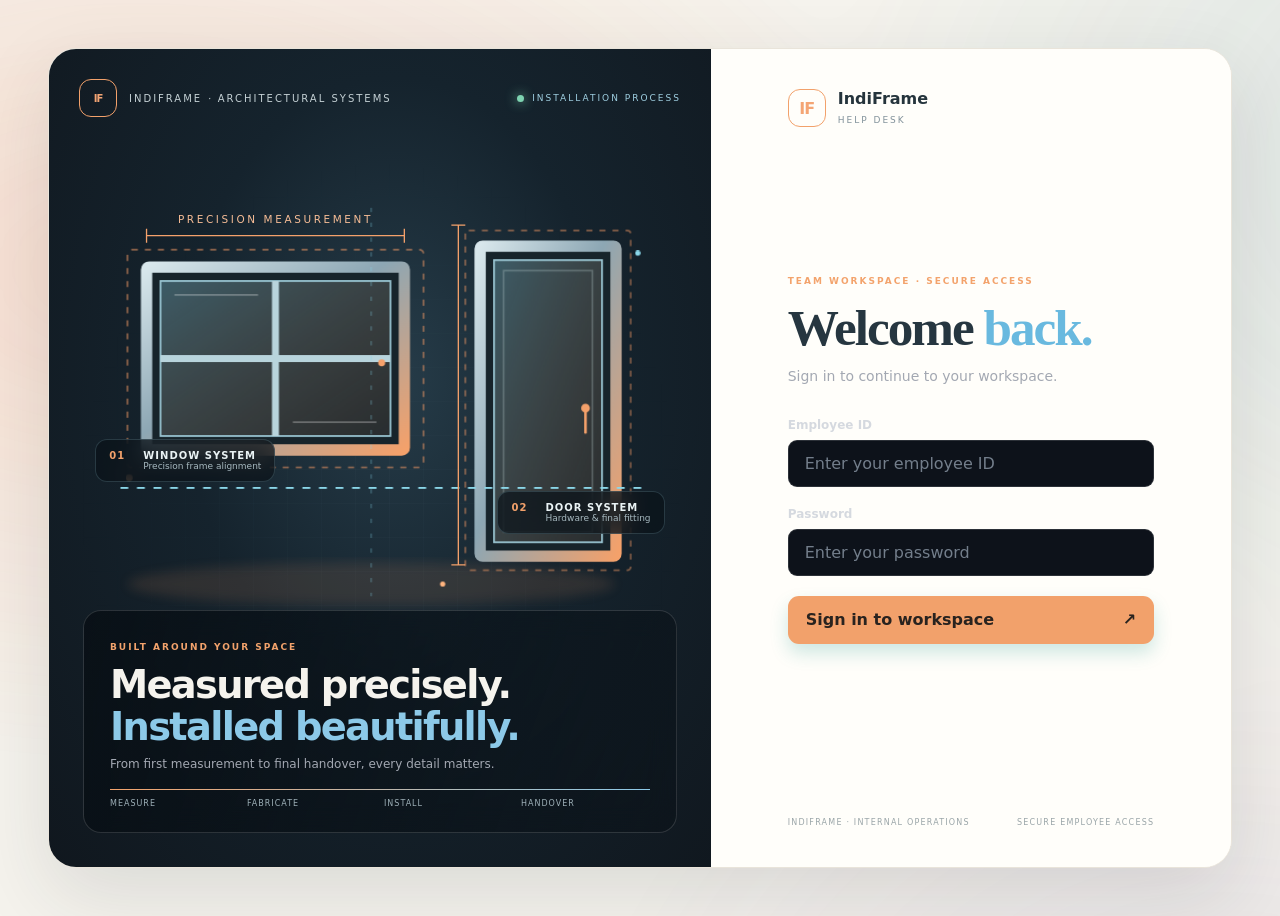
==== commit 279a9b5d: "Enable refreshed theme and universal loader" ====
--- a/index.html
+++ b/index.html
@@ -271,6 +271,7 @@
     });
   </script>
 
-<script src="portal-interactions.js?v=motion-20261105"></script>
+
+<script src="portal-interactions.js?v=motion-20261106"></script>
 </body>
 </html>
--- a/portal-theme.css
+++ b/portal-theme.css
@@ -336,3 +336,151 @@
  button,.btn,.primary-btn,.break-btn,.sa-btn,.nav-link,.nav button{transition:none!important}
  .card:hover,.section.card:hover,.break-card:hover,.stat-card:hover,.admin-module-card:hover,.cp-card:hover,.project-card:hover,.sa-card:hover,.metric-card:hover{transform:none}
 }
+
+
+/* ===== IndiFrame visual refresh: warm ivory + orange + sky blue ===== */
+:root{
+ --if-ivory:#f5f3ed;--if-paper:#fffefa;--if-ink:#18232b;--if-sky:#65b8df;
+ --if-orange:#f3a36c;--if-orange-hot:#ffbd8b;--if-soft-line:#e6e1d8;
+ --if-ease:cubic-bezier(.2,.72,.22,1);
+}
+body:not(.if-login-page){
+ background:var(--if-ivory)!important;color:#26333c!important;
+}
+body:not(.if-login-page)::before{
+ opacity:.38;background-image:linear-gradient(rgba(77,112,130,.045) 1px,transparent 1px),linear-gradient(90deg,rgba(77,112,130,.045) 1px,transparent 1px);
+ background-size:42px 42px;mask-image:linear-gradient(to bottom,black,transparent 85%);
+}
+body:not(.if-login-page) h1,body:not(.if-login-page) h2,body:not(.if-login-page) h3,
+body:not(.if-login-page) .head h1{color:#62b5df!important}
+body:not(.if-login-page) .card,body:not(.if-login-page) .section.card,
+body:not(.if-login-page) .break-card,body:not(.if-login-page) .cp-card,
+body:not(.if-login-page) .project-card,body:not(.if-login-page) .sa-card{
+ background:var(--if-paper)!important;color:var(--if-ink)!important;
+ border:1px solid var(--if-soft-line)!important;box-shadow:0 8px 24px rgba(32,43,48,.055)!important;
+}
+body:not(.if-login-page) .muted,body:not(.if-login-page) .note{color:#687983!important}
+body:not(.if-login-page) .topbar{
+ background:#fffefa!important;color:#24323a!important;border-bottom:1px solid #e7e1d8;
+ box-shadow:0 5px 22px rgba(35,44,48,.055)!important;
+}
+body:not(.if-login-page) .topbar .brand{color:#20303a!important}
+body:not(.if-login-page) .nav button,body:not(.if-login-page) .logout-btn,
+body:not(.if-login-page) .secondary-btn{
+ background:#fffefa!important;color:#30424d!important;border:1px solid #e3ddd3!important;
+}
+body:not(.if-login-page) .nav button.active,body:not(.if-login-page) .primary-btn,
+body:not(.if-login-page) .break-btn,body:not(.if-login-page) .sa-btn{
+ background:#f2a16b!important;color:#30251f!important;border-color:#f2a16b!important;
+}
+body:not(.if-login-page) button:not(:disabled):hover,body:not(.if-login-page) .nav button:hover,
+body:not(.if-login-page) .logout-btn:hover{
+ background:#ffd0ad!important;border-color:#f3a36c!important;color:#2b2724!important;
+ box-shadow:0 8px 24px rgba(235,143,85,.2)!important;
+}
+body:not(.if-login-page) input,body:not(.if-login-page) select,body:not(.if-login-page) textarea{
+ background:#fffefa!important;color:#24323a!important;border:1px solid #dedbd4!important;
+}
+body:not(.if-login-page) table th{color:#5faed3!important}
+body:not(.if-login-page) table td{color:#34434b!important}
+body.if-admin,body.if-agent,body.if-superadmin{background:#111820!important;color:#e8edf0!important}
+body.if-admin::before,body.if-agent::before,body.if-superadmin::before{opacity:.22;background-size:48px 48px}
+body.if-admin h1,body.if-admin h2,body.if-admin h3,
+body.if-agent h1,body.if-agent h2,body.if-agent h3,
+body.if-superadmin h1,body.if-superadmin h2,body.if-superadmin h3{color:#8cc9e8!important}
+body.if-admin .card,body.if-agent .card,body.if-superadmin .card,
+body.if-admin .section.card,body.if-agent .section.card,body.if-superadmin .section.card,
+body.if-admin .break-card,body.if-agent .break-card,body.if-superadmin .break-card{
+ background:#202831!important;color:#e9eef1!important;border-color:rgba(255,255,255,.09)!important;
+ box-shadow:0 12px 30px rgba(0,0,0,.2)!important;
+}
+body.if-admin .muted,body.if-agent .muted,body.if-superadmin .muted{color:#a9b5bc!important}
+body.if-admin .topbar,body.if-agent .topbar,body.if-superadmin .topbar{
+ background:#151d25!important;color:#edf2f5!important;border-color:rgba(255,255,255,.08)!important;
+}
+body.if-admin .topbar .brand,body.if-agent .topbar .brand,body.if-superadmin .topbar .brand{color:#f4f3ee!important}
+body.if-admin .nav button,body.if-agent .nav button,body.if-superadmin .nav button,
+body.if-admin .logout-btn,body.if-agent .logout-btn,body.if-superadmin .logout-btn{
+ background:#202a34!important;color:#dce5ea!important;border-color:#34424d!important;
+}
+body.if-admin .nav button.active,body.if-agent .nav button.active,body.if-superadmin .nav button.active,
+body.if-admin .primary-btn,body.if-agent .primary-btn,body.if-superadmin .sa-btn{
+ background:#f3a36c!important;color:#28231f!important;border-color:#f3a36c!important;
+}
+body.if-admin input,body.if-agent input,body.if-superadmin input,
+body.if-admin select,body.if-agent select,body.if-superadmin select,
+body.if-admin textarea,body.if-agent textarea,body.if-superadmin textarea{
+ background:#18212a!important;color:#edf2f5!important;border-color:#3a4852!important;
+}
+body.if-admin table td,body.if-agent table td,body.if-superadmin table td{color:#e3e9ed!important;border-color:#34414a!important}
+body.if-admin table th,body.if-agent table th,body.if-superadmin table th{color:#8cc9e8!important}
+body.if-login-page{background:#f5f3ed!important;color:#202a30!important;min-height:100vh}
+.if-login-layout{width:min(1440px,calc(100% - 48px));min-height:min(820px,calc(100vh - 48px));margin:24px auto;display:grid;grid-template-columns:1.12fr .88fr;background:#fffefa;border:1px solid #e9e4da;border-radius:28px;overflow:hidden;box-shadow:0 28px 80px rgba(30,42,48,.12)}
+.if-login-visual{position:relative;min-height:720px;background:radial-gradient(ellipse at 52% 40%,#263c49 0%,#15232d 43%,#10171e 100%);color:#f8f5ee;padding:30px;overflow:hidden}
+.if-visual-top{position:relative;z-index:3;display:flex;align-items:center;gap:12px;font-size:10px;letter-spacing:2px;color:#c4d0d4}
+.if-brand-mark{width:38px;height:38px;display:grid;place-items:center;border:1px solid #f2a16b;border-radius:12px;color:#f4a574;font-weight:800;letter-spacing:-1px}
+.if-live{margin-left:auto;display:flex;align-items:center;gap:8px;color:#9fcfe1;font-size:9px}
+.if-live b{width:7px;height:7px;border-radius:50%;background:#7ed3b1;box-shadow:0 0 12px #7ed3b1}
+.if-install-scene{position:absolute;inset:80px 0 0}
+.if-scene-grid{position:absolute;inset:0;opacity:.24;background-image:linear-gradient(rgba(157,201,214,.12) 1px,transparent 1px),linear-gradient(90deg,rgba(157,201,214,.12) 1px,transparent 1px);background-size:34px 34px;mask-image:radial-gradient(ellipse at center,black,transparent 75%)}
+.if-install-svg{position:absolute;width:100%;height:78%;top:0;left:0;overflow:visible}
+.if-frame-outer,.if-door-frame{animation:if-frame-build 1.3s cubic-bezier(.2,.8,.2,1) both;transform-origin:center}
+.if-window-unit{animation:if-window-seat 1.6s .2s both}
+.if-door-unit{animation:if-door-seat 1.8s .45s both}
+.if-install-beam{animation:if-beam-pulse 3s ease-in-out infinite}
+.if-measure{animation:if-measure-draw 1.5s ease both}
+.if-spark{animation:if-spark 2.8s ease-in-out infinite alternate}
+@keyframes if-frame-build{from{opacity:0;filter:blur(5px);transform:scale(.94)}to{opacity:1;filter:blur(0);transform:scale(1)}}
+@keyframes if-window-seat{0%{opacity:0;transform:translateY(-26px)}65%{opacity:1;transform:translateY(4px)}100%{transform:translateY(0)}}
+@keyframes if-door-seat{0%{opacity:0;transform:translateX(28px)}70%{opacity:1;transform:translateX(-3px)}100%{transform:translateX(0)}}
+@keyframes if-beam-pulse{0%,100%{opacity:.25}50%{opacity:.9}}
+@keyframes if-measure-draw{from{opacity:0;stroke-dasharray:0 900}to{opacity:1;stroke-dasharray:900 0}}
+@keyframes if-spark{from{opacity:.25}to{opacity:1}}
+.if-install-label{position:absolute;z-index:2;padding:10px 13px;background:rgba(10,19,25,.72);border:1px solid rgba(148,203,220,.2);border-radius:12px;backdrop-filter:blur(12px);display:grid;grid-template-columns:26px 1fr;column-gap:8px;font-size:10px;letter-spacing:1px}
+.if-install-label span{grid-row:span 2;color:#f2a16b;font-weight:800}.if-install-label b{font-size:10px;color:#e9f2f4}.if-install-label small{font-size:9px;color:#a7b9c0;letter-spacing:0}
+.if-label-window{left:7%;top:42%}.if-label-door{right:7%;top:49%}
+.if-install-caption{position:absolute;left:34px;bottom:34px;right:34px;z-index:2;padding:24px 26px;border:1px solid rgba(255,255,255,.14);border-radius:18px;background:linear-gradient(110deg,rgba(8,15,21,.84),rgba(8,15,21,.38));backdrop-filter:blur(14px)}
+.if-install-caption>span,.if-eyebrow{font-size:9px;letter-spacing:2px;color:#f3a36c;font-weight:700}
+.if-install-caption h2{font-size:clamp(26px,3vw,42px);line-height:1.08;letter-spacing:-1.7px;margin:10px 0;color:#f5f3ed!important}
+.if-install-caption h2 em{font-style:normal;color:#8cc9e8}.if-install-caption p{font-size:12px;color:#c0cbd0;margin:0 0 18px}
+.if-process-track{display:grid;grid-template-columns:repeat(4,1fr);gap:8px;position:relative;padding-top:10px}
+.if-process-track:before{content:"";position:absolute;top:0;left:0;right:0;height:1px;background:linear-gradient(90deg,#f3a36c,#8cc9e8)}
+.if-process-track i{display:none}.if-process-track span{font-size:8px;letter-spacing:1px;color:#9eb0b8}
+.if-login-panel{display:flex;flex-direction:column;padding:40px clamp(28px,6vw,88px);background:#fffefa;color:#26343c}
+.if-login-brand{display:flex;align-items:center;gap:12px}.if-login-brand b{display:block;font-size:16px;color:#25343c}.if-login-brand small{font-size:9px;letter-spacing:2px;color:#81919a}
+.if-login-content{width:min(100%,420px);margin:auto}
+.if-login-content h1{font-family:Georgia,serif;font-size:clamp(38px,4vw,58px);line-height:1;margin:14px 0;color:#263640!important;letter-spacing:-2px}
+.if-login-content h1 em{font-style:normal;color:#69b9df}
+.if-login-content .subtitle{font-size:14px;color:#77858b;margin:12px 0 34px}
+.if-login-content .field{margin-bottom:20px}.if-login-content label{font-size:12px;color:#44545d;margin-bottom:8px}
+.if-login-content input{padding:15px 16px;border-radius:11px;background:#f7f7f3;border:1px solid #e5e5dd;color:#23333b}
+.if-login-content input:focus{border-color:#f0a16d;box-shadow:0 0 0 4px rgba(243,163,108,.16)}
+.if-login-content button{width:100%;padding:15px 18px;border:0;border-radius:11px;background:#f2a16b;color:#29231f;font-weight:750;display:flex;justify-content:space-between;align-items:center}
+.if-login-content button:hover{background:#ffc69e}
+.if-login-content .message{margin-top:12px;min-height:20px}
+.if-login-footer{display:flex;justify-content:space-between;gap:12px;color:#9aa5a8;font-size:8px;letter-spacing:1.2px}
+@media(max-width:900px){.if-login-layout{grid-template-columns:1fr;width:min(100% - 24px,620px);margin:12px auto}.if-login-visual{min-height:520px}.if-install-svg{height:72%}.if-login-panel{min-height:620px;padding:28px}}
+@media(max-width:560px){.if-login-layout{width:100%;margin:0;border-radius:0}.if-login-visual{min-height:440px;padding:18px}.if-visual-top{font-size:8px;letter-spacing:1px}.if-live{font-size:7px}.if-install-caption{left:16px;right:16px;bottom:18px;padding:17px}.if-install-caption h2{font-size:29px}.if-install-label{transform:scale(.8);transform-origin:left top}.if-label-door{right:0;transform-origin:right top}.if-login-panel{min-height:560px;padding:24px}.if-login-footer{font-size:7px}}
+@media(prefers-reduced-motion:reduce){.if-install-svg *,.if-install-svg,.if-install-label{animation:none!important;transition:none!important}}
+
+/* Universal blurred page loader */
+.if-page-loader{position:fixed;inset:0;z-index:99999;display:grid;place-items:center;background:rgba(245,243,237,.72);backdrop-filter:blur(15px) saturate(.75);-webkit-backdrop-filter:blur(15px) saturate(.75);opacity:1;visibility:visible;transition:opacity .42s ease,visibility .42s ease}
+body.if-admin .if-page-loader,body.if-agent .if-page-loader,body.if-superadmin .if-page-loader{background:rgba(10,16,22,.72)}
+.if-loader-card{width:min(320px,calc(100vw - 40px));padding:30px 26px;text-align:center;border:1px solid rgba(111,163,185,.25);border-radius:22px;background:rgba(255,254,250,.94);box-shadow:0 24px 80px rgba(24,42,50,.16)}
+body.if-admin .if-loader-card,body.if-agent .if-loader-card,body.if-superadmin .if-loader-card{background:rgba(29,39,48,.96);border-color:rgba(255,255,255,.12)}
+.if-loader-symbol{width:58px;height:58px;margin:0 auto 18px;position:relative;display:grid;grid-template-columns:1fr 1fr;gap:5px;transform:rotate(45deg)}
+.if-loader-symbol span{border:2px solid #f1a16c;border-radius:5px;animation:if-loader-pulse 1.2s ease-in-out infinite}
+.if-loader-symbol span:nth-child(2),.if-loader-symbol span:nth-child(4){border-color:#73c3e4;animation-delay:.2s}
+.if-loader-symbol span:nth-child(3){animation-delay:.4s}
+@keyframes if-loader-pulse{0%,100%{opacity:.35;transform:scale(.82)}50%{opacity:1;transform:scale(1)}}
+.if-loader-brand{font-size:10px;font-weight:800;letter-spacing:3px;color:#6cb9dc}
+.if-loader-title{margin-top:8px;font-weight:750;font-size:16px;color:#263640}
+.if-loader-sub{margin-top:5px;font-size:11px;color:#829098}
+body.if-admin .if-loader-title,body.if-agent .if-loader-title,body.if-superadmin .if-loader-title{color:#f1f3f2}
+body.if-admin .if-loader-sub,body.if-agent .if-loader-sub,body.if-superadmin .if-loader-sub{color:#a9b5bc}
+.if-loader-track{height:3px;margin-top:20px;border-radius:8px;background:#e6e5df;overflow:hidden}
+.if-loader-track i{display:block;width:42%;height:100%;border-radius:8px;background:linear-gradient(90deg,#f2a16b,#7bc8e7);animation:if-loader-progress 1.15s ease-in-out infinite}
+@keyframes if-loader-progress{0%{transform:translateX(-110%)}100%{transform:translateX(260%)}}
+.if-loader-done{opacity:0;visibility:hidden;pointer-events:none}
+body.if-loading>:not(#ifPageLoader){filter:blur(3px);transition:filter .25s ease}
+@media(prefers-reduced-motion:reduce){.if-loader-symbol span,.if-loader-track i{animation:none}.if-loader-track i{width:100%}}
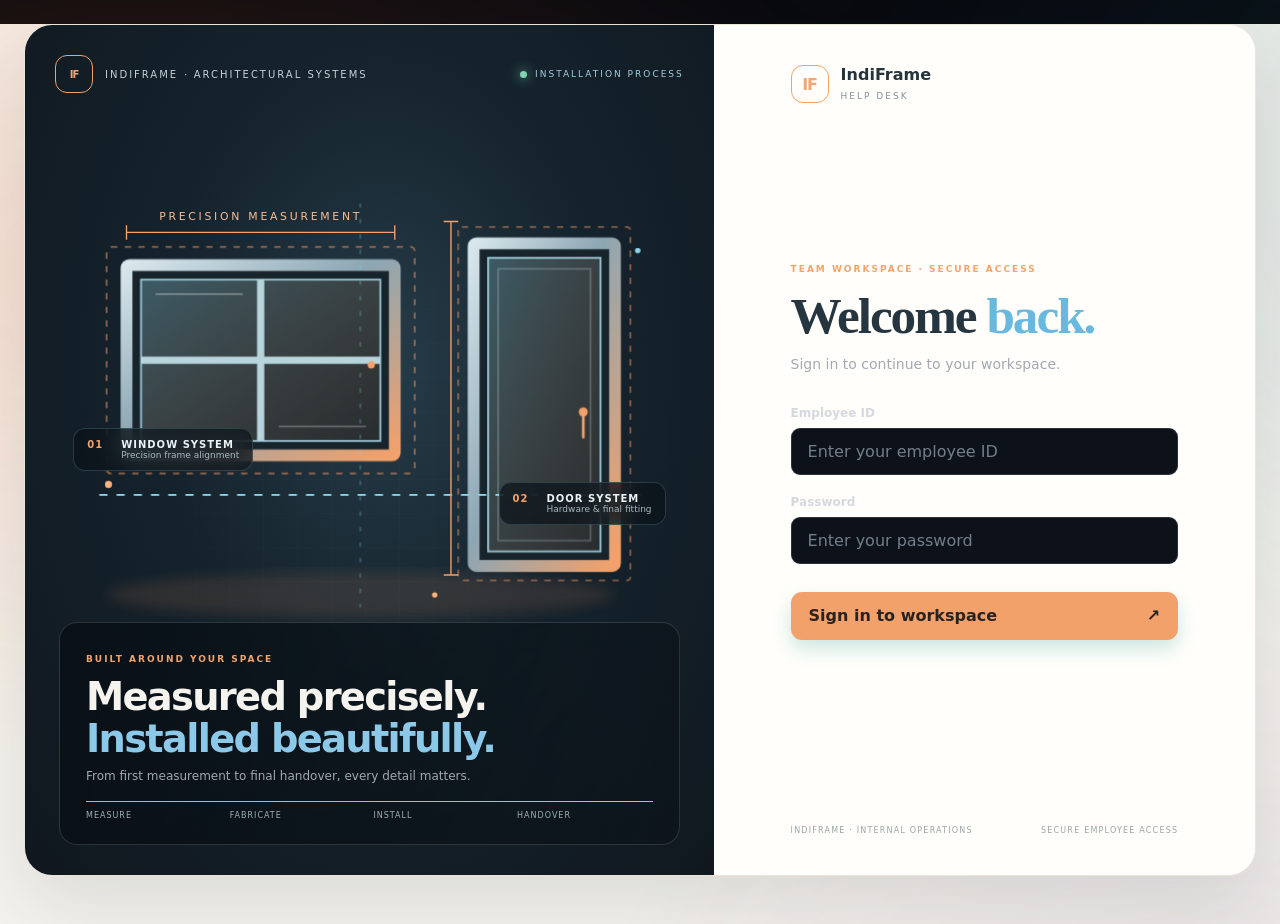
==== commit 478a3b2e: "Load shared theme and loader on authentication pages" ====
--- a/index.html
+++ b/index.html
@@ -151,7 +151,7 @@
     button{height:48px;border-radius:9px;background:linear-gradient(100deg,#1c827d,#25a99b);box-shadow:0 9px 18px rgba(31,151,139,.22)}
     @media(max-width:520px){.login-shell{padding:32px 24px 26px}}
   </style>
-  <link rel="stylesheet" href="portal-theme.css?v=cinematic-orange-20261104">
+  <link rel="stylesheet" href="portal-theme.css?v=fix-f0eb4d6">
 </head>
 <body class="if-login-page">
   <main class="if-login-layout">
@@ -272,6 +272,7 @@
   </script>
 
 
-<script src="portal-interactions.js?v=motion-20261106"></script>
+
+<script src="portal-interactions.js?v=fix-f0eb4d6"></script>
 </body>
 </html>
--- a/portal-theme.css
+++ b/portal-theme.css
@@ -484,3 +484,53 @@
 .if-loader-done{opacity:0;visibility:hidden;pointer-events:none}
 body.if-loading>:not(#ifPageLoader){filter:blur(3px);transition:filter .25s ease}
 @media(prefers-reduced-motion:reduce){.if-loader-symbol span,.if-loader-track i{animation:none}.if-loader-track i{width:100%}}
+
+
+/* ===== Corrected page-level theme selectors (loaded after dashboard.css) ===== */
+body:not(.if-login-page){background:#f5f3ed!important;color:#25343d!important}
+body:not(.if-login-page) .wrap{color:inherit}
+body:not(.if-login-page) .head h1,body:not(.if-login-page) main h1,body:not(.if-login-page) main h2,body:not(.if-login-page) main h3{color:#69b9df!important}
+body:not(.if-login-page) .card,body:not(.if-login-page) .section,body:not(.if-login-page) .break-card,body:not(.if-login-page) .cp-card,body:not(.if-login-page) .project-form,body:not(.if-login-page) .project-layout>section,body:not(.if-login-page) .sa-grid>section,body:not(.if-login-page) .admin-report-grid>.section.card,body:not(.if-login-page) .stat-card{background:#fffefa!important;color:#26343c!important;border:1px solid #e7e1d8!important;box-shadow:0 8px 24px rgba(32,43,48,.055)!important}
+body:not(.if-login-page) .topbar{background:#fffefa!important;color:#26343c!important;border-bottom:1px solid #e7e1d8!important}
+body:not(.if-login-page) .topbar .brand{color:#26343c!important}
+body:not(.if-login-page) .subtitle,body:not(.if-login-page) .muted,body:not(.if-login-page) .note{color:#73818a!important}
+body:not(.if-login-page) .nav button,body:not(.if-login-page) .nav-link,body:not(.if-login-page) .logout-btn,body:not(.if-login-page) .secondary-btn{background:#fffefa!important;color:#354751!important;border:1px solid #e4ded4!important}
+body:not(.if-login-page) .nav button.active,body:not(.if-login-page) .primary-btn,body:not(.if-login-page) .break-btn,body:not(.if-login-page) .sa-btn{background:#f3a36c!important;color:#30251f!important;border-color:#f3a36c!important}
+body:not(.if-login-page) button:not(:disabled):hover,body:not(.if-login-page) .nav-link:hover{background:#ffd0ad!important;color:#29231f!important;box-shadow:0 8px 24px rgba(235,143,85,.2)!important}
+body:not(.if-login-page) input,body:not(.if-login-page) select,body:not(.if-login-page) textarea{background:#fffefa!important;color:#26343c!important;border:1px solid #dedbd4!important}
+body:not(.if-login-page) table th{color:#65b8df!important}
+body:not(.if-login-page) table td{color:#34434b!important}
+body.admin-mode,body.if-superadmin{background:#111820!important;color:#e9eef1!important}
+body.admin-mode .topbar,body.if-superadmin .topbar{background:#151d25!important;color:#edf2f5!important;border-color:rgba(255,255,255,.09)!important}
+body.admin-mode .topbar .brand,body.if-superadmin .topbar .brand{color:#f4f3ee!important}
+body.admin-mode .head h1,body.admin-mode main h1,body.admin-mode main h2,body.admin-mode main h3,body.if-superadmin main h1,body.if-superadmin main h2,body.if-superadmin main h3{color:#8cc9e8!important}
+body.admin-mode .card,body.admin-mode .section,body.admin-mode .stat-card,body.admin-mode .admin-report-grid>.section.card,body.if-superadmin .card,body.if-superadmin .section,body.if-superadmin .sa-grid>section{background:#202831!important;color:#e9eef1!important;border:1px solid rgba(255,255,255,.09)!important;box-shadow:0 12px 30px rgba(0,0,0,.2)!important}
+body.admin-mode .muted,body.admin-mode .subtitle,body.if-superadmin .muted,body.if-superadmin .subtitle{color:#a9b5bc!important}
+body.admin-mode .nav button,body.admin-mode .nav-link,body.admin-mode .logout-btn,body.if-superadmin .logout-btn{background:#202a34!important;color:#dce5ea!important;border-color:#34424d!important}
+body.admin-mode .nav button.active,body.admin-mode .primary-btn,body.if-superadmin .sa-btn{background:#f3a36c!important;color:#28231f!important;border-color:#f3a36c!important}
+body.admin-mode input,body.admin-mode select,body.admin-mode textarea,body.if-superadmin input,body.if-superadmin select{background:#18212a!important;color:#edf2f5!important;border-color:#3a4852!important}
+body.admin-mode table td,body.if-superadmin table td{color:#e3e9ed!important;border-color:#34414a!important}
+body.admin-mode table th,body.if-superadmin table th{color:#8cc9e8!important}
+body.if-superadmin{background-image:radial-gradient(ellipse at 50% -10%,rgba(79,157,190,.16),transparent 55%),linear-gradient(rgba(132,171,189,.035) 1px,transparent 1px),linear-gradient(90deg,rgba(132,171,189,.035) 1px,transparent 1px)!important;background-size:auto,40px 40px,40px 40px!important}
+body.admin-mode .wrap,body.if-superadmin .wrap{position:relative}
+body.if-login-page{padding:0!important;display:block!important;background:#f5f3ed!important}
+body.if-login-page .if-login-layout{min-height:calc(100vh - 48px)}
+.if-login-layout{min-height:760px}
+.if-install-svg{height:74%;top:4%}
+.if-install-caption{bottom:30px}
+.if-install-caption h2{color:#f5f3ed!important}
+.if-login-panel{min-width:0}
+.if-login-content form{display:grid;gap:0}
+.if-login-content #loginButton{margin-top:8px}
+.if-login-page .if-login-layout{animation:if-login-enter .75s cubic-bezier(.2,.72,.22,1) both}
+@keyframes if-login-enter{from{opacity:0;transform:translateY(12px)}to{opacity:1;transform:translateY(0)}}
+@media(max-width:900px){.if-login-layout{min-height:0}.if-login-visual{min-height:510px}}
+@media(max-width:560px){body.if-login-page{padding:0!important}.if-login-visual{min-height:430px}}
+/* Loader covers full app, blurs page, and supports concurrent network requests */
+body.if-loading{overflow:hidden}
+body.if-loading>*:not(#ifPageLoader){filter:blur(7px)!important;transform:translateZ(0);pointer-events:none;user-select:none}
+#ifPageLoader{position:fixed!important;inset:0!important;z-index:2147483000!important;display:grid!important;place-items:center!important;background:rgba(245,243,237,.72)!important;backdrop-filter:blur(16px) saturate(.72)!important;-webkit-backdrop-filter:blur(16px) saturate(.72)!important;opacity:1;visibility:visible;pointer-events:all}
+body.admin-mode #ifPageLoader,body.if-superadmin #ifPageLoader{background:rgba(10,16,22,.72)!important}
+#ifPageLoader.if-loader-done{opacity:0!important;visibility:hidden!important;pointer-events:none!important}
+.if-loader-card{transform:translateY(0);animation:if-loader-card-in .45s ease both}
+@keyframes if-loader-card-in{from{opacity:0;transform:translateY(10px) scale(.97)}to{opacity:1;transform:translateY(0) scale(1)}}
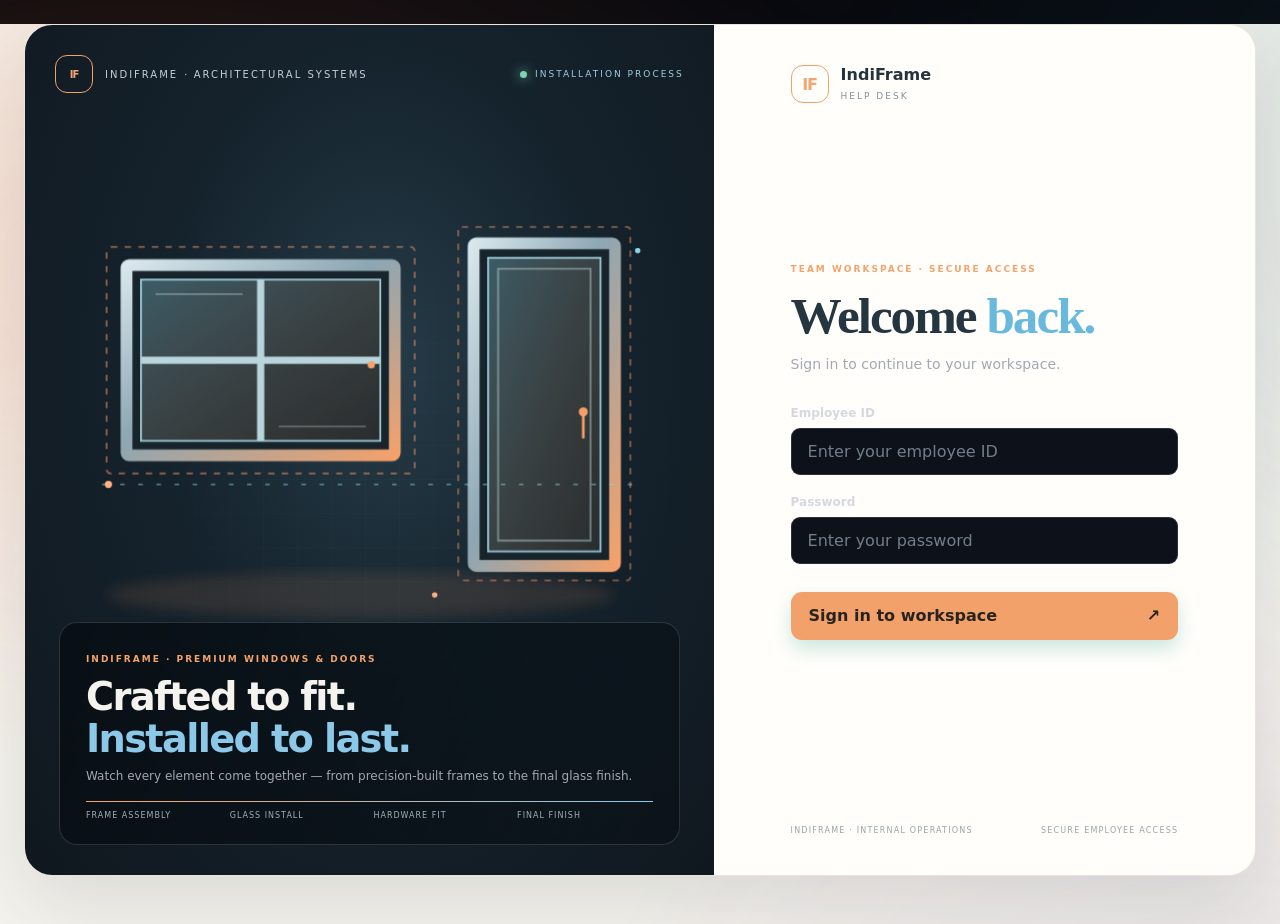
==== commit d5d464a8: "Build staged door and window installation animation and role-specific portal layouts" ====
--- a/index.html
+++ b/index.html
@@ -169,7 +169,7 @@
           <g class="if-window-unit">
             <rect x="90" y="88" width="340" height="250" rx="5" fill="none" stroke="#f59b66" stroke-width="2" stroke-dasharray="7 8" opacity=".55"/>
             <rect class="if-frame-outer" x="112" y="108" width="296" height="210" rx="3" fill="#17242b" stroke="url(#frameMetal)" stroke-width="13"/>
-            <rect x="128" y="124" width="264" height="178" fill="url(#glassTone)" stroke="#9dc9d6" stroke-width="2"/>
+            <rect class="if-glass-window" x="128" y="124" width="264" height="178" fill="url(#glassTone)" stroke="#9dc9d6" stroke-width="2"/>
             <path d="M260 124V302M128 213H392" stroke="#b8d4dc" stroke-width="8"/>
             <path d="M144 140L240 140M280 286L376 286" stroke="#fff" stroke-opacity=".28" stroke-width="2"/>
             <circle cx="382" cy="218" r="4" fill="#f6a16b"/>
@@ -177,17 +177,15 @@
           <g class="if-door-unit">
             <rect x="478" y="66" width="190" height="390" rx="4" fill="none" stroke="#f59b66" stroke-width="2" stroke-dasharray="7 8" opacity=".5"/>
             <rect class="if-door-frame" x="495" y="84" width="156" height="356" rx="3" fill="#17242b" stroke="url(#frameMetal)" stroke-width="13"/>
-            <rect x="511" y="100" width="124" height="324" fill="url(#glassTone)" stroke="#9dc9d6" stroke-width="2"/>
+            <g class="if-door-leaf"><rect class="if-glass-door" x="511" y="100" width="124" height="324" fill="url(#glassTone)" stroke="#9dc9d6" stroke-width="2"/><path d="M522 112H624V412H522Z" fill="none" stroke="#c6d9dc" stroke-opacity=".28" stroke-width="2"/></g>
             <path d="M522 112H624V412H522Z" fill="none" stroke="#c6d9dc" stroke-opacity=".28" stroke-width="2"/>
             <circle cx="616" cy="270" r="5" fill="#f4a16b"/><path d="M616 270v28" stroke="#f4a16b" stroke-width="3" stroke-linecap="round"/>
           </g>
-          <g class="if-install-beam"><path d="M82 362H682" stroke="#8bd7e9" stroke-width="2" stroke-dasharray="9 10"/><path d="M370 40V486" stroke="#8bd7e9" stroke-width="1" stroke-dasharray="5 12" opacity=".55"/></g>
-          <g class="if-measure"><path d="M112 72H408M112 64V80M408 64V80M470 60V450M462 60H478M462 450H478" fill="none" stroke="#f4a16b" stroke-width="1.5"/><text x="260" y="58" fill="#f7bd96" font-size="12" text-anchor="middle" letter-spacing="3">PRECISION MEASUREMENT</text></g>
+          <g class="if-install-glow"><path d="M85 350H680" stroke="#8bd7e9" stroke-width="2" stroke-dasharray="5 15" opacity=".5"/></g>
           <g class="if-spark"><circle cx="92" cy="350" r="4" fill="#ffb47f"/><circle cx="676" cy="92" r="3" fill="#8bd7e9"/><circle cx="452" cy="472" r="3" fill="#ffb47f"/></g>
         </svg>
-        <div class="if-install-label if-label-window"><span>01</span><b>WINDOW SYSTEM</b><small>Precision frame alignment</small></div>
-        <div class="if-install-label if-label-door"><span>02</span><b>DOOR SYSTEM</b><small>Hardware &amp; final fitting</small></div>
-        <div class="if-install-caption"><span>BUILT AROUND YOUR SPACE</span><h2>Measured precisely.<br><em>Installed beautifully.</em></h2><p>From first measurement to final handover, every detail matters.</p><div class="if-process-track"><i></i><i></i><i></i><i></i><span>MEASURE</span><span>FABRICATE</span><span>INSTALL</span><span>HANDOVER</span></div></div>
+        
+        <div class="if-install-caption"><span>INDIFRAME · PREMIUM WINDOWS &amp; DOORS</span><h2>Crafted to fit.<br><em>Installed to last.</em></h2><p>Watch every element come together — from precision-built frames to the final glass finish.</p><div class="if-process-track"><span>FRAME ASSEMBLY</span><span>GLASS INSTALL</span><span>HARDWARE FIT</span><span>FINAL FINISH</span></div></div>
       </div>
     </section>
     <section class="if-login-panel">
--- a/portal-theme.css
+++ b/portal-theme.css
@@ -534,3 +534,46 @@
 #ifPageLoader.if-loader-done{opacity:0!important;visibility:hidden!important;pointer-events:none!important}
 .if-loader-card{transform:translateY(0);animation:if-loader-card-in .45s ease both}
 @keyframes if-loader-card-in{from{opacity:0;transform:translateY(10px) scale(.97)}to{opacity:1;transform:translateY(0) scale(1)}}
+;
+/* ===== Reference-specific inner portal designs ===== */
+body.if-superadmin{background:#090d13!important;color:#e8edf1!important}
+body.if-superadmin:before{content:"";position:fixed;inset:0;z-index:-1;pointer-events:none;background:radial-gradient(circle at 50% 38%,rgba(242,111,55,.16),transparent 24%),repeating-radial-gradient(circle at 50% 38%,transparent 0 42px,rgba(104,184,211,.09) 43px 44px,transparent 45px 67px),linear-gradient(120deg,#080d14,#111923 55%,#080d13)!important;opacity:1!important}
+body.if-superadmin .wrap{max-width:1500px!important}body.if-superadmin .head{padding:30px 0 18px;border-bottom:1px solid rgba(255,255,255,.08)}body.if-superadmin .head h1{font-size:30px;color:#e8f0f3!important}
+body.if-superadmin .sa-grid{display:grid;grid-template-columns:repeat(2,minmax(0,1fr));gap:18px}
+body.if-superadmin .card,body.if-superadmin .sa-grid>.card{background:linear-gradient(145deg,rgba(27,37,48,.97),rgba(14,21,29,.99))!important;border:1px solid rgba(108,190,216,.2)!important;border-radius:16px!important;box-shadow:0 16px 45px rgba(0,0,0,.3)!important;color:#eaf0f3!important}
+body.if-superadmin .sa-grid>.card:first-child{border-top:2px solid #f28c57!important}body.if-superadmin .sa-grid>.card:nth-child(2){border-top:2px solid #64c5df!important}
+body.if-superadmin .sa-grid>.card h2,body.if-superadmin .sa-grid>.card h3{color:#f2a071!important}body.if-superadmin .sa-btn{background:linear-gradient(110deg,#f28b55,#f5ad78)!important;color:#201b18!important;border:0!important;border-radius:8px!important}
+body.if-superadmin table th{color:#7ecbe3!important;background:#17232e}body.if-superadmin table td{color:#e2e9ed!important;border-color:rgba(255,255,255,.07)!important}
+body.if-agent{background:#292b2e!important;color:#f1f1f1!important}body.if-agent:before{content:"";position:fixed;inset:0;z-index:-1;pointer-events:none;background:radial-gradient(ellipse at 15% 0%,rgba(255,255,255,.045),transparent 38%),linear-gradient(180deg,#292b2e,#242629)!important;opacity:1!important}
+body.if-agent .topbar{background:#292b2e!important;border-bottom:1px solid rgba(255,255,255,.08)!important;box-shadow:none!important;color:#f5f5f5!important}body.if-agent .topbar .brand,body.if-agent .topbar .subtitle{color:#f2f2f2!important}
+body.if-agent .wrap{max-width:1500px!important}body.if-agent .head h1{font-size:30px;color:#f5f5f5!important}body.if-agent .head .muted,body.if-agent .muted,body.if-agent .subtitle{color:#c0c2c4!important}
+body.if-agent .nav-link{background:#34373a!important;color:#d9dcde!important;border:1px solid rgba(255,255,255,.07)!important;border-radius:8px!important}body.if-agent .nav-link.active{background:#45484c!important;color:white!important;border-color:#777!important}
+body.if-agent .card,body.if-agent .section,body.if-agent .stat-card,body.if-agent .admin-module-card,body.if-agent .admin-detail-bar{background:#343639!important;color:#f2f2f2!important;border:1px solid rgba(255,255,255,.06)!important;border-radius:10px!important;box-shadow:0 7px 20px rgba(0,0,0,.14)!important}
+body.if-agent .card h2,body.if-agent .card h3,body.if-agent .section h2,body.if-agent .section h3{color:#f4f4f4!important}body.if-agent .stat-card .value{color:#f7f7f7!important}body.if-agent .stat-card .label,body.if-agent .stat-card .note{color:#bfc2c5!important}
+body.if-agent table th{background:#2d3033!important;color:#c4c8ca!important}body.if-agent table td{color:#eceeef!important;border-color:rgba(255,255,255,.08)!important}
+body.if-agent input,body.if-agent select,body.if-agent textarea{background:#292c2f!important;color:#f5f5f5!important;border:1px solid #505357!important}body.if-agent .primary-btn{background:#5650b8!important;color:#fff!important;border:0!important}
+body.admin-mode{background:#080f1d!important;color:#e9eef6!important}body.admin-mode:before{content:"";position:fixed;inset:0;z-index:-1;pointer-events:none;background:radial-gradient(ellipse at 55% -10%,rgba(39,81,139,.22),transparent 55%),linear-gradient(135deg,#080f1d,#0b1424 60%,#080e19)!important;opacity:1!important}
+body.admin-mode .topbar{background:#0b1424!important;border-bottom:1px solid #1d2a3c!important;color:#eaf0f7!important}body.admin-mode .topbar .brand,body.admin-mode .topbar .subtitle{color:#eaf0f7!important}body.admin-mode .head h1{color:#f2f4f7!important}body.admin-mode .head .muted,body.admin-mode .muted,body.admin-mode .subtitle{color:#98a9bd!important}
+body.admin-mode .nav-link{background:#111d30!important;color:#b9c6d7!important;border:1px solid #1d2b40!important;border-radius:7px!important}body.admin-mode .nav-link.active{background:#f07b35!important;color:#101722!important;border-color:#f07b35!important}
+body.admin-mode .card,body.admin-mode .section,body.admin-mode .stat-card,body.admin-mode .admin-module-card,body.admin-mode .admin-detail-bar{background:linear-gradient(145deg,#111d30,#0e192a)!important;color:#e9eff6!important;border:1px solid #1d2c42!important;border-radius:11px!important;box-shadow:0 10px 28px rgba(0,0,0,.22)!important}
+body.admin-mode .card h2,body.admin-mode .card h3,body.admin-mode .section h2,body.admin-mode .section h3{color:#e9eff6!important}body.admin-mode .stat-card .value{color:#ff985b!important}
+body.admin-mode table th{background:#15233a!important;color:#f29a63!important}body.admin-mode table td{color:#dbe4ef!important;border-color:#223149!important}
+body.admin-mode input,body.admin-mode select,body.admin-mode textarea{background:#0b1627!important;color:#eaf0f7!important;border:1px solid #293950!important}body.admin-mode .primary-btn,body.admin-mode .export-report{background:#ef7c37!important;color:#101722!important;border:0!important}
+/* staged window + door assembly: frame arrives, glazing seats, handle fits, door swings */
+.if-install-svg .if-window-unit{transform-box:fill-box;transform-origin:center;animation:if-window-install 1.2s .25s cubic-bezier(.2,.8,.2,1) both}
+.if-install-svg .if-door-unit{transform-box:fill-box;transform-origin:center;animation:if-door-install 1.2s 1.1s cubic-bezier(.2,.8,.2,1) both}
+.if-install-svg .if-glass-window{transform-box:fill-box;transform-origin:center;animation:if-glass-seat .85s 1.9s cubic-bezier(.2,.8,.2,1) both}
+.if-install-svg .if-glass-door{transform-box:fill-box;transform-origin:center;animation:if-glass-seat .85s 2.25s cubic-bezier(.2,.8,.2,1) both}
+.if-install-svg .if-handle{transform-box:fill-box;transform-origin:center;animation:if-hardware-seat .5s 2.9s ease-out both}
+.if-install-svg .if-door-leaf{transform-box:fill-box;transform-origin:0 50%;animation:if-door-swing 2.8s 3.6s ease-in-out infinite alternate}
+.if-install-svg .if-install-glow{animation:if-install-glow 2.2s ease-in-out infinite}
+.if-install-svg .if-measure,.if-install-svg .if-install-beam,.if-install-label{display:none!important}
+@keyframes if-window-install{0%{opacity:0;transform:translateY(-100px) scale(.93)}70%{opacity:1;transform:translateY(7px)}100%{opacity:1;transform:translateY(0)}}
+@keyframes if-door-install{0%{opacity:0;transform:translateX(115px) scale(.94)}72%{opacity:1;transform:translateX(-5px)}100%{opacity:1;transform:translateX(0)}}
+@keyframes if-glass-seat{0%{opacity:0;transform:translateY(60px) scale(.88)}100%{opacity:1;transform:translateY(0) scale(1)}}
+@keyframes if-hardware-seat{0%{opacity:0;transform:scale(.1) rotate(-90deg)}75%{opacity:1;transform:scale(1.2) rotate(8deg)}100%{opacity:1;transform:scale(1) rotate(0)}}
+@keyframes if-door-swing{0%{transform:perspective(600px) rotateY(0)}100%{transform:perspective(600px) rotateY(-24deg)}}
+@keyframes if-install-glow{0%,100%{opacity:.25}50%{opacity:.95}}
+.if-install-caption{background:linear-gradient(110deg,rgba(8,15,21,.92),rgba(8,15,21,.52))}
+@media(max-width:900px){body.if-superadmin .sa-grid{grid-template-columns:1fr}}
+@media(prefers-reduced-motion:reduce){.if-install-svg *{animation:none!important}}
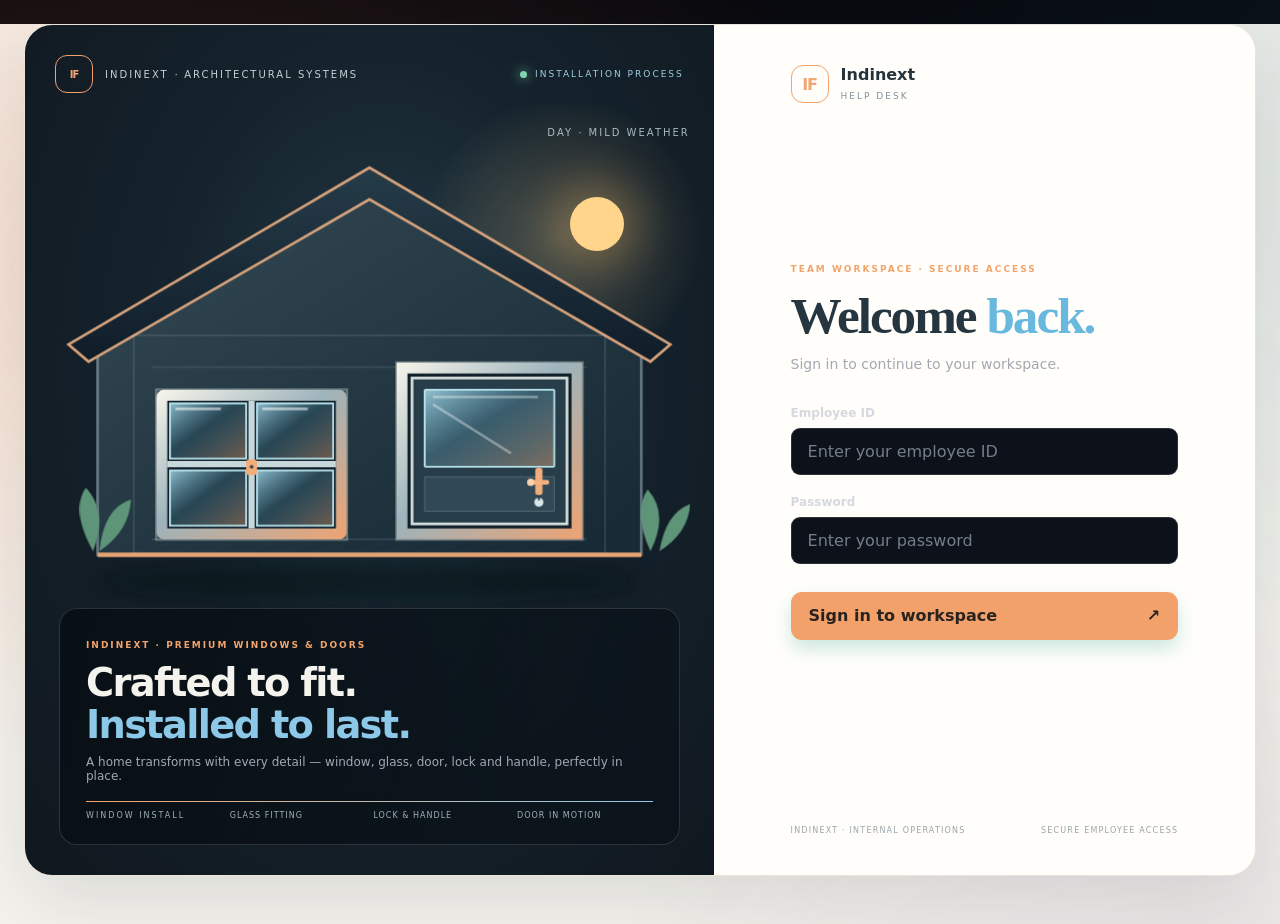
==== commit b7e6b953: "Create Indinext animated house installation with seasonal day-night cycle" ====
--- a/index.html
+++ b/index.html
@@ -4,7 +4,7 @@
   <meta charset="UTF-8">
   <meta name="viewport" content="width=device-width, initial-scale=1.0">
   <link rel="icon" type="image/svg+xml" href="favicon.svg">
-  <title>IndiFrame Help Desk</title>
+  <title>Indinext Help Desk</title>
   <style>
     :root {
       --navy: #173b70;
@@ -155,41 +155,68 @@
 </head>
 <body class="if-login-page">
   <main class="if-login-layout">
-    <section class="if-login-visual" aria-label="IndiFrame window and door installation">
-      <div class="if-visual-top"><span class="if-brand-mark">IF</span><span>INDIFRAME <i>·</i> ARCHITECTURAL SYSTEMS</span><span class="if-live"><b></b> INSTALLATION PROCESS</span></div>
+    <section class="if-login-visual" aria-label="Indinext window and door installation">
+      <div class="if-visual-top"><span class="if-brand-mark">IF</span><span>INDINEXT <i>·</i> ARCHITECTURAL SYSTEMS</span><span class="if-live"><b></b> INSTALLATION PROCESS</span></div>
       <div class="if-install-scene">
-        <div class="if-scene-grid"></div>
-        <svg class="if-install-svg" viewBox="0 0 760 560" role="img" aria-label="Animated window and door frame installation illustration">
-          <defs>
-            <linearGradient id="frameMetal" x1="0" x2="1" y1="0" y2="1"><stop stop-color="#d8e7ec"/><stop offset=".45" stop-color="#8da7b4"/><stop offset="1" stop-color="#f4a16b"/></linearGradient>
-            <linearGradient id="glassTone" x1="0" x2="1" y1="0" y2="1"><stop stop-color="#8ed4e8" stop-opacity=".32"/><stop offset="1" stop-color="#f7a06b" stop-opacity=".08"/></linearGradient>
-            <filter id="softGlow"><feGaussianBlur stdDeviation="7"/></filter>
-          </defs>
-          <ellipse cx="370" cy="472" rx="280" ry="25" fill="#f39a63" opacity=".12" filter="url(#softGlow)"/>
-          <g class="if-window-unit">
-            <rect x="90" y="88" width="340" height="250" rx="5" fill="none" stroke="#f59b66" stroke-width="2" stroke-dasharray="7 8" opacity=".55"/>
-            <rect class="if-frame-outer" x="112" y="108" width="296" height="210" rx="3" fill="#17242b" stroke="url(#frameMetal)" stroke-width="13"/>
-            <rect class="if-glass-window" x="128" y="124" width="264" height="178" fill="url(#glassTone)" stroke="#9dc9d6" stroke-width="2"/>
-            <path d="M260 124V302M128 213H392" stroke="#b8d4dc" stroke-width="8"/>
-            <path d="M144 140L240 140M280 286L376 286" stroke="#fff" stroke-opacity=".28" stroke-width="2"/>
-            <circle cx="382" cy="218" r="4" fill="#f6a16b"/>
-          </g>
-          <g class="if-door-unit">
-            <rect x="478" y="66" width="190" height="390" rx="4" fill="none" stroke="#f59b66" stroke-width="2" stroke-dasharray="7 8" opacity=".5"/>
-            <rect class="if-door-frame" x="495" y="84" width="156" height="356" rx="3" fill="#17242b" stroke="url(#frameMetal)" stroke-width="13"/>
-            <g class="if-door-leaf"><rect class="if-glass-door" x="511" y="100" width="124" height="324" fill="url(#glassTone)" stroke="#9dc9d6" stroke-width="2"/><path d="M522 112H624V412H522Z" fill="none" stroke="#c6d9dc" stroke-opacity=".28" stroke-width="2"/></g>
-            <path d="M522 112H624V412H522Z" fill="none" stroke="#c6d9dc" stroke-opacity=".28" stroke-width="2"/>
-            <circle cx="616" cy="270" r="5" fill="#f4a16b"/><path d="M616 270v28" stroke="#f4a16b" stroke-width="3" stroke-linecap="round"/>
-          </g>
-          <g class="if-install-glow"><path d="M85 350H680" stroke="#8bd7e9" stroke-width="2" stroke-dasharray="5 15" opacity=".5"/></g>
-          <g class="if-spark"><circle cx="92" cy="350" r="4" fill="#ffb47f"/><circle cx="676" cy="92" r="3" fill="#8bd7e9"/><circle cx="452" cy="472" r="3" fill="#ffb47f"/></g>
-        </svg>
+        <div class="if-scene-grid"></div><div class="if-season-sky" aria-hidden="true"><span class="if-sun"></span><span class="if-moon"></span><span class="if-weather-particles"></span><span class="if-weather-label"></span></div>
+        <svg class="if-install-svg if-house-scene" viewBox="0 0 760 560" role="img" aria-label="Front view of a house as a window and door are installed, glazed, locked and opened">
+<defs>
+ <linearGradient id="houseWall" x1="0" y1="0" x2="0.9" y2="1"><stop stop-color="#344a54"/><stop offset="1" stop-color="#172a35"/></linearGradient>
+ <linearGradient id="houseRoof" x1="0" y1="0" x2="0" y2="1"><stop stop-color="#263c49"/><stop offset="1" stop-color="#101d29"/></linearGradient>
+ <linearGradient id="newGlass" x1="0" y1="0" x2="1" y2="1"><stop stop-color="#b9efff" stop-opacity=".75"/><stop offset=".45" stop-color="#74bdd7" stop-opacity=".25"/><stop offset="1" stop-color="#f4b17e" stop-opacity=".42"/></linearGradient>
+ <linearGradient id="newFrame" x1="0" y1="0" x2="1" y2="1"><stop stop-color="#f2f1e8"/><stop offset=".45" stop-color="#9eb4bc"/><stop offset="1" stop-color="#eaa477"/></linearGradient>
+ <filter id="houseShadow"><feGaussianBlur stdDeviation="12"/></filter>
+</defs>
+<ellipse cx="380" cy="492" rx="300" ry="25" fill="#050b11" opacity=".45" filter="url(#houseShadow)"/>
+<!-- seasonal sky behind a front elevation home -->
+<g class="if-house-building">
+ <path d="M80 222L380 48 680 222V462H80Z" fill="url(#houseWall)" stroke="#9fb7c0" stroke-opacity=".55" stroke-width="3"/>
+ <path d="M48 230L380 35 712 230L690 249 380 70 70 249Z" fill="url(#houseRoof)" stroke="#d5a27c" stroke-width="3"/>
+ <path d="M120 220H640V460H120Z" fill="none" stroke="#b8cbd0" stroke-opacity=".15" stroke-width="2"/>
+ <path d="M80 462H680" stroke="#e6a476" stroke-width="5"/>
+ <path d="M140 255H620M140 445H620" stroke="#b7cbd0" stroke-opacity=".12" stroke-width="2"/>
+ <rect x="145" y="280" width="210" height="165" fill="#101f29" stroke="#c3d0ce" stroke-opacity=".45" stroke-width="3"/>
+ <rect x="410" y="250" width="205" height="195" fill="#101f29" stroke="#c3d0ce" stroke-opacity=".45" stroke-width="3"/>
+</g>
+<!-- window frame drops into the left opening -->
+<g class="if-window-unit">
+ <rect x="151" y="286" width="198" height="153" rx="2" fill="none" stroke="url(#newFrame)" stroke-width="12"/>
+ <path d="M250 292V433M157 362H343" stroke="#c6d8dc" stroke-width="7"/>
+ <g class="if-glass-window">
+  <rect x="160" y="295" width="84" height="61" fill="url(#newGlass)" stroke="#b8e3ed" stroke-width="2"/>
+  <rect x="256" y="295" width="84" height="61" fill="url(#newGlass)" stroke="#b8e3ed" stroke-width="2"/>
+  <rect x="160" y="369" width="84" height="61" fill="url(#newGlass)" stroke="#b8e3ed" stroke-width="2"/>
+  <rect x="256" y="369" width="84" height="61" fill="url(#newGlass)" stroke="#b8e3ed" stroke-width="2"/>
+  <path d="M166 301l50 0M262 301l50 0" stroke="#fff" stroke-opacity=".55" stroke-width="3"/>
+ </g>
+ <g class="if-window-lock"><rect x="244" y="357" width="12" height="17" rx="3" fill="#f2ad78"/><circle cx="250" cy="365" r="2" fill="#35434a"/></g>
+</g>
+<!-- door frame and leaf fit into the right opening -->
+<g class="if-door-unit">
+ <rect x="416" y="256" width="193" height="183" fill="none" stroke="url(#newFrame)" stroke-width="12"/>
+ <g class="if-door-leaf">
+  <rect x="427" y="267" width="171" height="161" fill="#273d49" stroke="#d8e2df" stroke-width="3"/>
+  <g class="if-glass-door">
+   <rect x="441" y="280" width="143" height="85" rx="1" fill="url(#newGlass)" stroke="#b8e3ed" stroke-width="2"/>
+   <path d="M450 288L566 288M450 296L536 350" stroke="#fff" stroke-opacity=".35" stroke-width="3"/>
+  </g>
+  <rect x="441" y="376" width="143" height="38" fill="#314955" stroke="#91aab4" stroke-opacity=".4"/>
+  <g class="if-handle-lock">
+   <rect x="563" y="366" width="8" height="30" rx="3" fill="#f0ad79"/>
+   <circle cx="567" cy="404" r="5" fill="#d8e7e9"/>
+   <path d="M567 402v-5" stroke="#253943" stroke-width="2"/>
+  </g>
+  <g class="if-door-handle"><path d="M558 382h18" stroke="#f4b17e" stroke-width="5" stroke-linecap="round"/><circle cx="558" cy="382" r="4" fill="#f8d2ad"/></g>
+ </g>
+</g>
+<g class="if-house-plants" fill="#5e9478"><path d="M75 458q-25-45-8-70 25 27 8 70M82 458q5-48 35-57-2 35-35 57M690 458q-20-43-3-68 24 27 3 68M700 458q7-42 34-52-2 32-34 52"/></g>
+</svg>
         
-        <div class="if-install-caption"><span>INDIFRAME · PREMIUM WINDOWS &amp; DOORS</span><h2>Crafted to fit.<br><em>Installed to last.</em></h2><p>Watch every element come together — from precision-built frames to the final glass finish.</p><div class="if-process-track"><span>FRAME ASSEMBLY</span><span>GLASS INSTALL</span><span>HARDWARE FIT</span><span>FINAL FINISH</span></div></div>
+        <div class="if-install-caption"><span>INDINEXT · PREMIUM WINDOWS &amp; DOORS</span><h2>Crafted to fit.<br><em>Installed to last.</em></h2><p>A home transforms with every detail — window, glass, door, lock and handle, perfectly in place.</p><div class="if-process-track"><span>WINDOW INSTALL</span><span>GLASS FITTING</span><span>LOCK &amp; HANDLE</span><span>DOOR IN MOTION</span></div></div>
       </div>
     </section>
     <section class="if-login-panel">
-      <div class="if-login-brand"><span class="if-brand-mark">IF</span><div><b>IndiFrame</b><small>HELP DESK</small></div></div>
+      <div class="if-login-brand"><span class="if-brand-mark">IF</span><div><b>Indinext</b><small>HELP DESK</small></div></div>
       <div class="if-login-content"><span class="if-eyebrow">TEAM WORKSPACE · SECURE ACCESS</span><h1>Welcome <em>back.</em></h1><p class="subtitle">Sign in to continue to your workspace.</p>
         <form id="loginForm" novalidate>
           <div class="field"><label for="employeeId">Employee ID</label><input id="employeeId" name="employeeId" autocomplete="username" placeholder="Enter your employee ID" required></div>
@@ -198,13 +225,13 @@
           <div id="message" class="message" role="status" aria-live="polite"></div>
         </form>
       </div>
-      <div class="if-login-footer"><span>INDIFRAME · INTERNAL OPERATIONS</span><span>SECURE EMPLOYEE ACCESS</span></div>
+      <div class="if-login-footer"><span>INDINEXT · INTERNAL OPERATIONS</span><span>SECURE EMPLOYEE ACCESS</span></div>
     </section>
   </main>
 
   <script src="api.js"></script>
   <script>
-    const API = window.IndiFrameAPI.API_BASE;
+    const API = window.IndinextAPI.API_BASE;
     const showMessage = (text, type = 'error') => {
       const message = document.getElementById('message');
       message.textContent = text;
--- a/portal-theme.css
+++ b/portal-theme.css
@@ -577,3 +577,38 @@
 .if-install-caption{background:linear-gradient(110deg,rgba(8,15,21,.92),rgba(8,15,21,.52))}
 @media(max-width:900px){body.if-superadmin .sa-grid{grid-template-columns:1fr}}
 @media(prefers-reduced-motion:reduce){.if-install-svg *{animation:none!important}}
+
+/* Indinext seasonal house scene */
+.if-season-sky{position:absolute;inset:0;z-index:0;overflow:hidden;pointer-events:none;transition:background 2s ease}
+.if-house-scene{position:relative;z-index:2;width:100%;height:auto;overflow:visible}
+.if-house-building{transform-origin:50% 100%;animation:if-house-arrive 1.2s ease-out both}
+@keyframes if-house-arrive{from{opacity:0;transform:translateY(28px) scale(.97)}to{opacity:1;transform:translateY(0) scale(1)}}
+.if-window-unit{transform-box:fill-box;transform-origin:50% 0;animation:if-window-lower 1.4s 1s cubic-bezier(.2,.8,.2,1) both}
+.if-door-unit{transform-box:fill-box;transform-origin:50% 0;animation:if-door-place 1.35s 2.2s cubic-bezier(.2,.8,.2,1) both}
+.if-glass-window{opacity:0;animation:if-glass-in .9s 2.5s ease-out forwards}
+.if-glass-door{opacity:0;animation:if-glass-in .9s 2.85s ease-out forwards}
+.if-window-lock,.if-door-handle,.if-handle-lock{opacity:0;animation:if-lock-fit .6s 3.7s cubic-bezier(.2,.8,.2,1) forwards}
+.if-door-leaf{transform-box:fill-box;transform-origin:0% 50%;animation:if-house-door-swing 4s 4.5s ease-in-out infinite alternate}
+@keyframes if-window-lower{0%{opacity:0;transform:translateY(-190px)}75%{opacity:1;transform:translateY(9px)}100%{opacity:1;transform:translateY(0)}}
+@keyframes if-door-place{0%{opacity:0;transform:translateX(190px)}75%{opacity:1;transform:translateX(-7px)}100%{opacity:1;transform:translateX(0)}}
+@keyframes if-glass-in{0%{opacity:0;transform:translateY(24px) scale(.9)}100%{opacity:1;transform:translateY(0) scale(1)}}
+@keyframes if-lock-fit{0%{opacity:0;transform:scale(.15) rotate(-65deg)}75%{opacity:1;transform:scale(1.16) rotate(6deg)}100%{opacity:1;transform:scale(1) rotate(0)}}
+@keyframes if-house-door-swing{0%,30%{transform:perspective(650px) rotateY(0)}70%,100%{transform:perspective(650px) rotateY(-25deg)}}
+.if-season-sky:before{content:"";position:absolute;inset:0;background:radial-gradient(circle at 78% 17%,rgba(255,221,151,.3),transparent 17%);opacity:.8;transition:all 2s}
+.if-sun,.if-moon{position:absolute;right:13%;top:12%;width:54px;height:54px;border-radius:50%;background:#ffd58b;box-shadow:0 0 45px 14px rgba(255,190,104,.3);transition:all 2s}
+.if-moon{opacity:0;background:#e3efff;box-shadow:0 0 38px 10px rgba(177,205,255,.25)}
+.if-weather-particles{position:absolute;inset:-20%;opacity:0;transition:opacity 1.5s}
+.if-weather-label{position:absolute;top:22px;right:24px;color:#d7eaf0;font-size:10px;letter-spacing:2px;text-transform:uppercase;opacity:.75}
+.if-login-visual[data-season="summer"] .if-season-sky:before{background:linear-gradient(115deg,rgba(255,190,96,.13),rgba(255,225,166,.05));}
+.if-login-visual[data-season="summer"] .if-sun{transform:scale(1.25);box-shadow:0 0 65px 25px rgba(255,176,71,.36)}
+.if-login-visual[data-season="rain"] .if-weather-particles{opacity:.65;background:repeating-linear-gradient(105deg,transparent 0 17px,rgba(171,215,238,.65) 18px,transparent 20px 31px);animation:if-rain-fall .55s linear infinite}
+.if-login-visual[data-season="winter"] .if-weather-particles{opacity:.9;background-image:radial-gradient(circle,#fff 1.5px,transparent 2px),radial-gradient(circle,#d9efff 2px,transparent 2.5px);background-size:47px 53px,73px 81px;background-position:0 0,23px 18px;animation:if-snow-fall 5s linear infinite}
+.if-login-visual[data-season="winter"] .if-season-sky:before{background:linear-gradient(135deg,rgba(170,211,245,.2),rgba(215,235,255,.08))}
+.if-login-visual[data-season="night"] .if-sun{opacity:0;transform:translateY(30px)}
+.if-login-visual[data-season="night"] .if-moon{opacity:1}
+.if-login-visual[data-season="night"] .if-season-sky:before{background:linear-gradient(120deg,rgba(4,13,34,.65),rgba(17,35,62,.38))}
+.if-login-visual[data-season="night"] .if-weather-label{color:#c9d9f6}
+@keyframes if-rain-fall{from{transform:translateY(-35px)}to{transform:translateY(35px)}}
+@keyframes if-snow-fall{from{transform:translateY(-40px) translateX(0)}to{transform:translateY(55px) translateX(22px)}}
+.if-install-caption span:first-child{letter-spacing:2px}
+@media(prefers-reduced-motion:reduce){.if-house-building,.if-window-unit,.if-door-unit,.if-glass-window,.if-glass-door,.if-window-lock,.if-door-handle,.if-handle-lock,.if-door-leaf,.if-weather-particles{animation:none!important;opacity:1!important;transform:none!important}}
